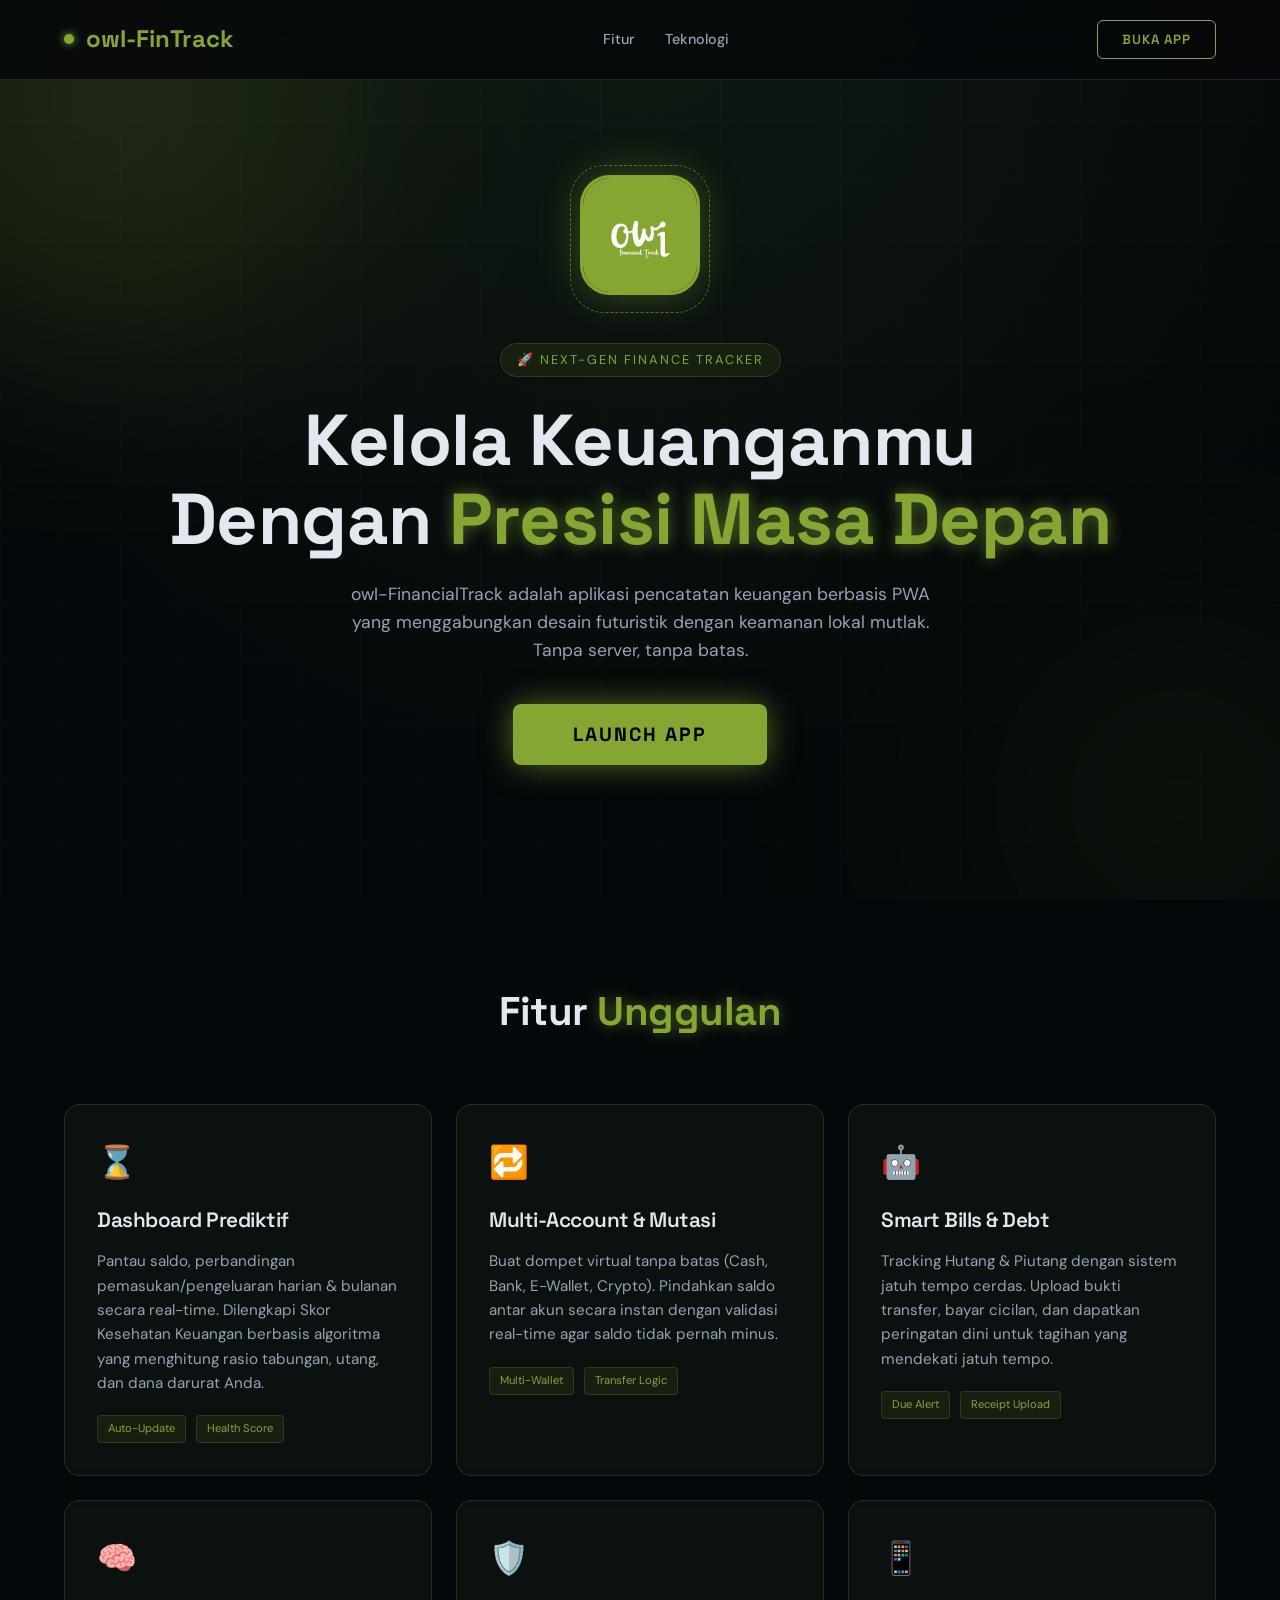
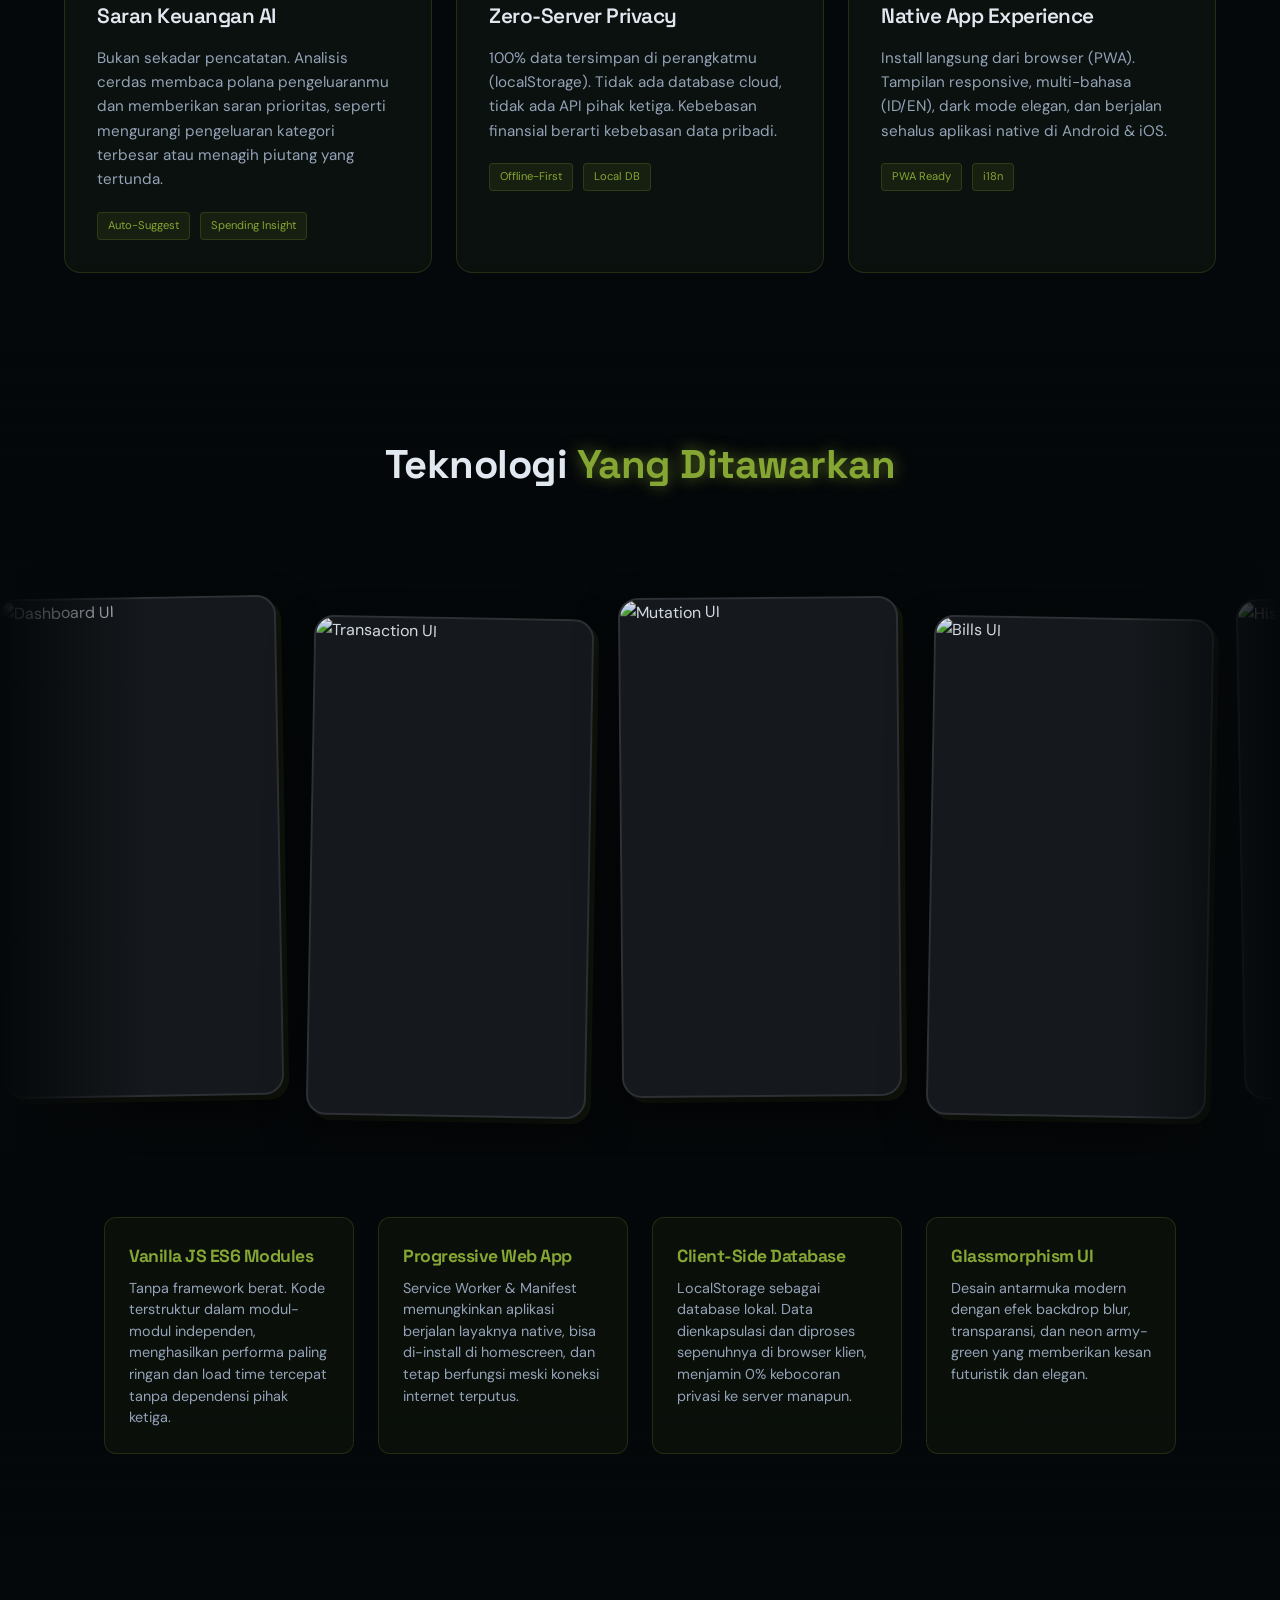
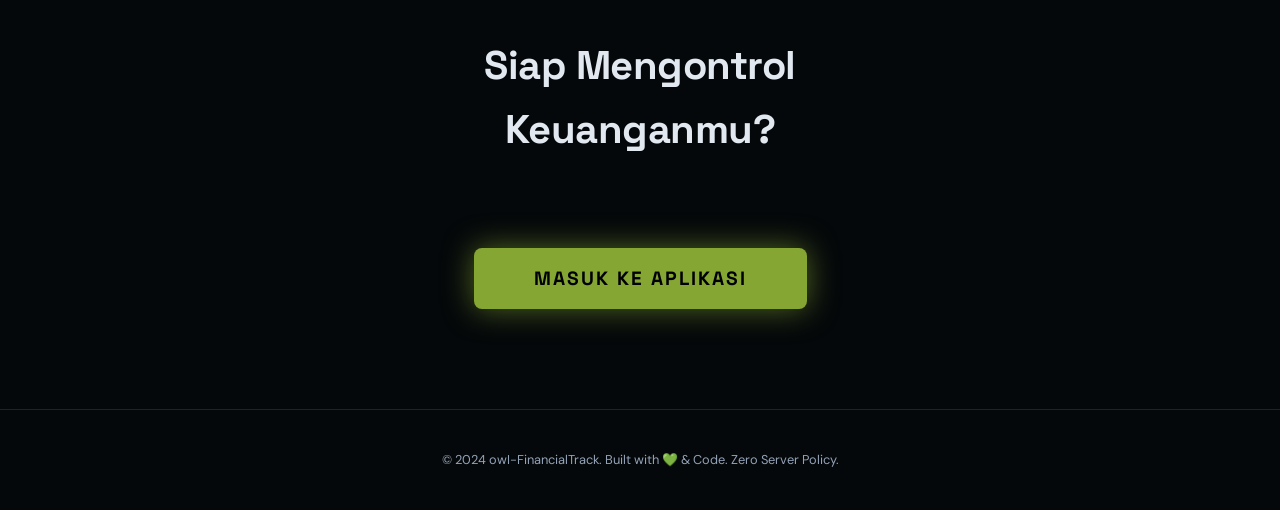
==== demo.html @ 611b9867 "Update image source to use HTTPS link" ====
<!DOCTYPE html>
<html lang="id">
<head>
  <meta charset="UTF-8">
  <meta name="viewport" content="width=device-width, initial-scale=1.0">
  <title>owI-FinancialTrack - The Future of Personal Finance</title>
  <link rel="preconnect" href="https://fonts.googleapis.com">
  <link rel="preconnect" href="https://fonts.gstatic.com" crossorigin>
  <link href="https://fonts.googleapis.com/css2?family=Space+Grotesk:wght@300;400;500;600;700&family=DM+Sans:wght@300;400;500;600;700&display=swap" rel="stylesheet">
  <style>
    :root {
      --neon: #85a633;
      --neon-dim: rgba(133, 166, 51, 0.6);
      --neon-glow: rgba(133, 166, 51, 0.15);
      --bg-dark: #05080a;
      --bg-card: rgba(16, 24, 18, 0.6);
      --text-main: #e2e8f0;
      --text-muted: #94a3b8;
      --glass-border: rgba(133, 166, 51, 0.2);
    }

    * { margin: 0; padding: 0; box-sizing: border-box; }
    
    body {
      font-family: 'DM Sans', sans-serif;
      background-color: var(--bg-dark);
      color: var(--text-main);
      overflow-x: hidden;
      line-height: 1.6;
    }

    /* === CYBER BACKGROUND === */
    .cyber-bg {
      position: fixed; inset: 0; z-index: -1; overflow: hidden;
      background: radial-gradient(circle at 50% 0%, #0f1a12 0%, #05080a 70%);
    }
    .grid-overlay {
      position: absolute; inset: 0;
      background-image: linear-gradient(var(--neon-glow) 1px, transparent 1px),
                        linear-gradient(90deg, var(--neon-glow) 1px, transparent 1px);
      background-size: 60px 60px;
      opacity: 0.15;
      animation: gridMove 20s linear infinite;
    }
    @keyframes gridMove { 0% { transform: translateY(0); } 100% { transform: translateY(60px); } }
    .orb {
      position: absolute; border-radius: 50%; filter: blur(120px); opacity: 0.3;
      animation: float 10s ease-in-out infinite alternate;
    }
    .orb-1 { width: 500px; height: 500px; background: var(--neon-dim); top: -150px; left: -150px; }
    .orb-2 { width: 400px; height: 400px; background: #1a2e0a; bottom: -100px; right: -100px; animation-delay: 3s; }

    /* === TYPOGRAPHY === */
    h1, h2, h3 { font-family: 'Space Grotesk', sans-serif; letter-spacing: -0.5px; }
    .neon-text { color: var(--neon); text-shadow: 0 0 15px var(--neon-dim); }

    /* === NAVBAR === */
    .nav {
      position: fixed; top: 0; left: 0; right: 0; z-index: 100;
      padding: 20px 5%;
      display: flex; justify-content: space-between; align-items: center;
      background: rgba(5, 8, 10, 0.85); backdrop-filter: blur(16px);
      border-bottom: 1px solid var(--glass-border);
    }
    .logo { font-family: 'Space Grotesk', sans-serif; font-weight: 700; font-size: 1.5rem; color: var(--neon); display: flex; align-items: center; gap: 12px; text-decoration: none; }
    .logo-dot { width: 10px; height: 10px; background: var(--neon); border-radius: 50%; box-shadow: 0 0 8px var(--neon); animation: pulse-dot 2s infinite; }
    @keyframes pulse-dot { 0%, 100% { opacity: 1; } 50% { opacity: 0.5; } }
    .nav-links { display: flex; gap: 30px; }
    .nav-links a { color: var(--text-muted); text-decoration: none; font-size: 0.9rem; font-weight: 500; transition: 0.3s; }
    .nav-links a:hover { color: var(--neon); }
    .btn-launch {
      padding: 10px 24px; background: transparent; border: 1px solid var(--neon);
      color: var(--neon); font-weight: 600; border-radius: 6px; cursor: pointer;
      transition: 0.3s; text-transform: uppercase; letter-spacing: 1px; font-family: 'Space Grotesk', sans-serif;
    }
    .btn-launch:hover { background: var(--neon); color: #000; box-shadow: 0 0 25px var(--neon-dim); }

    /* === HERO SECTION === */
    .hero {
      min-height: 100vh; display: flex; flex-direction: column; justify-content: center; align-items: center;
      text-align: center; padding: 120px 20px 80px; position: relative;
    }
    
    /* DASHBOARD LOGO */
    .hero-logo-container {
      margin-bottom: 40px; position: relative;
    }
    .hero-logo {
      width: 120px; height: 120px; border-radius: 30px; 
      border: 3px solid var(--neon);
      box-shadow: 0 0 40px rgba(133, 166, 51, 0.4), inset 0 0 20px rgba(133, 166, 51, 0.1);
      animation: float-logo 6s ease-in-out infinite alternate;
      background-color: #000;
    }
    @keyframes float-logo { 0% { transform: translateY(0) rotate(0deg); } 100% { transform: translateY(-15px) rotate(2deg); } }
    .hero-logo-ring {
      position: absolute; top: -10px; left: -10px; right: -10px; bottom: -10px; 
      border: 1px dashed var(--neon-dim); border-radius: 34px;
      animation: spin-slow 20s linear infinite;
    }
    @keyframes spin-slow { 0% { transform: rotate(0deg); } 100% { transform: rotate(360deg); } }

    .hero-tag {
      display: inline-block; padding: 6px 16px; border: 1px solid var(--glass-border);
      border-radius: 20px; font-size: 0.8rem; color: var(--neon); margin-bottom: 24px;
      background: rgba(133, 166, 51, 0.1); letter-spacing: 2px;
    }
    .hero-title { font-size: clamp(2.5rem, 6vw, 4.5rem); font-weight: 700; line-height: 1.1; margin-bottom: 20px; }
    .hero-sub { max-width: 600px; font-size: 1.1rem; color: var(--text-muted); margin-bottom: 40px; }
    
    /* === GLASSMORPHISM CARDS === */
    .features { padding: 80px 5%; }
    .section-title { text-align: center; font-size: 2.5rem; margin-bottom: 60px; }
    .card-grid { display: grid; grid-template-columns: repeat(auto-fit, minmax(300px, 1fr)); gap: 24px; max-width: 1200px; margin: 0 auto; }
    .glass-card {
      background: var(--bg-card); border: 1px solid var(--glass-border);
      border-radius: 16px; padding: 32px; position: relative; overflow: hidden;
      transition: transform 0.3s, box-shadow 0.3s; backdrop-filter: blur(5px);
    }
    .glass-card:hover { transform: translateY(-5px); box-shadow: 0 15px 30px rgba(0,0,0,0.3); border-color: var(--neon); }
    .glass-card::before { content: ''; position: absolute; top: 0; left: 0; width: 100%; height: 2px; background: linear-gradient(90deg, transparent, var(--neon), transparent); opacity: 0; transition: opacity 0.3s; }
    .glass-card:hover::before { opacity: 1; }
    .card-icon { font-size: 2rem; margin-bottom: 16px; color: var(--neon); }
    .card-title { font-size: 1.3rem; margin-bottom: 12px; font-weight: 600; }
    .card-desc { color: var(--text-muted); font-size: 0.95rem; }
    .tech-stack { display: flex; gap: 10px; margin-top: 20px; flex-wrap: wrap; }
    .tech-badge { font-size: 0.7rem; padding: 4px 10px; border-radius: 4px; background: rgba(133, 166, 51, 0.1); color: var(--neon); border: 1px solid var(--glass-border); }

    /* === TECH SECTION (CAROUSEL & DESC) === */
    .tech-section { padding: 80px 0; background: linear-gradient(180deg, transparent 0%, rgba(5,8,10,0.9) 10%, rgba(5,8,10,0.9) 90%, transparent 100%); }

    .carousel-wrapper {
      width: 100%; overflow: hidden; position: relative;
      padding: 40px 0; margin-bottom: 60px;
    }
    .carousel-wrapper::before, .carousel-wrapper::after {
      content: ''; position: absolute; top: 0; bottom: 0; width: 150px; z-index: 2; pointer-events: none;
    }
    .carousel-wrapper::before { left: 0; background: linear-gradient(90deg, #05080a, transparent); }
    .carousel-wrapper::after { right: 0; background: linear-gradient(-90deg, #05080a, transparent); }

    .carousel-track {
      display: flex; gap: 30px; width: max-content;
      animation: scroll-carousel 35s linear infinite;
    }
    .carousel-track:hover { animation-play-state: paused; }

    @keyframes scroll-carousel {
      0% { transform: translateX(0); }
      100% { transform: translateX(-50%); }
    }

    /* LEMBARAN KERTAS EFFECT */
    .carousel-card {
      width: 280px; height: 500px; flex-shrink: 0;
      background: #15191d; border-radius: 20px; overflow: hidden;
      border: 2px solid rgba(255,255,255,0.1);
      box-shadow: 0 20px 40px rgba(0,0,0,0.5), 5px 5px 0px rgba(133, 166, 51, 0.1);
      position: relative; transition: transform 0.4s ease, box-shadow 0.4s ease;
      transform: rotate(-1deg);
    }
    .carousel-card:nth-child(even) { transform: rotate(1deg); margin-top: 20px; }
    .carousel-card:nth-child(3n) { transform: rotate(-0.5deg); }

    .carousel-card:hover {
      transform: rotate(0deg) scale(1.05) !important; 
      z-index: 10; 
      box-shadow: 0 25px 50px rgba(0,0,0,0.6), 0 0 30px var(--neon-glow);
      border-color: var(--neon);
    }
    
    .carousel-card img {
      width: 100%; height: 100%; object-fit: cover; 
      border-radius: 18px; filter: brightness(0.9) contrast(1.1); transition: filter 0.3s;
    }
    .carousel-card:hover img { filter: brightness(1) contrast(1); }

    /* DESCRIPTION BELOW CAROUSEL */
    .tech-desc-grid {
      display: grid; grid-template-columns: repeat(auto-fit, minmax(250px, 1fr));
      gap: 24px; max-width: 1200px; margin: 0 auto; padding: 0 5%;
    }
    .tech-item {
      background: rgba(133, 166, 51, 0.05); border: 1px solid var(--glass-border);
      padding: 24px; border-radius: 12px; transition: 0.3s;
    }
    .tech-item:hover { border-color: var(--neon); background: rgba(133, 166, 51, 0.1); }
    .tech-item h3 { color: var(--neon); margin-bottom: 8px; font-size: 1.1rem; }
    .tech-item p { color: var(--text-muted); font-size: 0.9rem; line-height: 1.5; }

    /* === CTA === */
    .cta { padding: 100px 20px; text-align: center; }
    .btn-massive {
      padding: 18px 60px; font-size: 1.2rem; font-weight: 700; background: var(--neon);
      color: #000; border: none; border-radius: 8px; cursor: pointer;
      text-transform: uppercase; letter-spacing: 2px; transition: 0.3s;
      box-shadow: 0 0 30px var(--neon-dim); font-family: 'Space Grotesk', sans-serif;
    }
    .btn-massive:hover { transform: scale(1.05); box-shadow: 0 0 60px var(--neon); }

    /* === FOOTER === */
    .footer { text-align: center; padding: 40px 20px; border-top: 1px solid var(--glass-border); color: var(--text-muted); font-size: 0.8rem; }

    /* === ANIMATIONS === */
    .reveal { opacity: 0; transform: translateY(30px); transition: all 0.8s ease; }
    .reveal.active { opacity: 1; transform: translateY(0); }

    @keyframes float { 0% { transform: translateY(0px); } 100% { transform: translateY(20px); } }
    
    @media (max-width: 768px) {
      .nav-links { display: none; }
      .hero-title { font-size: 2rem; }
      .carousel-card { width: 220px; height: 380px; }
    }
  </style>
</head>
<body>

  <div class="cyber-bg">
    <div class="grid-overlay"></div>
    <div class="orb orb-1"></div>
    <div class="orb orb-2"></div>
  </div>

  <nav class="nav">
    <a href="./index.html" class="logo"><div class="logo-dot"></div>owI-FinTrack</a>
    <div class="nav-links">
      <a href="#features">Fitur</a>
      <a href="#tech">Teknologi</a>
    </div>
    <button class="btn-launch" onclick="window.location.href='./index.html'">Buka App</button>
  </nav>

  <section class="hero">
    <div class="hero-logo-container reveal">
      <div class="hero-logo-ring"></div>
      <!-- PASTIKAN GAMBAR INI ADA DI FOLDER ASSETS LU -->
      <img src="https://owi-apps.github.io/owI-FinancialTrack/assets/icons/iconfintrack-192x192.png" alt="owI-FinancialTrack Logo" class="hero-logo">
    </div>
    
    <div class="hero-tag reveal">🚀 NEXT-GEN FINANCE TRACKER</div>
    <h1 class="hero-title reveal">Kelola Keuanganmu<br>Dengan <span class="neon-text">Presisi Masa Depan</span></h1>
    <p class="hero-sub reveal">owI-FinancialTrack adalah aplikasi pencatatan keuangan berbasis PWA yang menggabungkan desain futuristik dengan keamanan lokal mutlak. Tanpa server, tanpa batas.</p>
    <button class="btn-massive reveal" onclick="window.location.href='./index.html'">LAUNCH APP</button>
  </section>

  <section class="features" id="features">
    <h2 class="section-title reveal">Fitur <span class="neon-text">Unggulan</span></h2>
    <div class="card-grid">
      <div class="glass-card reveal">
        <div class="card-icon">⌛</div>
        <h3 class="card-title">Dashboard Prediktif</h3>
        <p class="card-desc">Pantau saldo, perbandingan pemasukan/pengeluaran harian & bulanan secara real-time. Dilengkapi Skor Kesehatan Keuangan berbasis algoritma yang menghitung rasio tabungan, utang, dan dana darurat Anda.</p>
        <div class="tech-stack">
          <span class="tech-badge">Auto-Update</span>
          <span class="tech-badge">Health Score</span>
        </div>
      </div>

      <div class="glass-card reveal">
        <div class="card-icon">🔁</div>
        <h3 class="card-title">Multi-Account & Mutasi</h3>
        <p class="card-desc">Buat dompet virtual tanpa batas (Cash, Bank, E-Wallet, Crypto). Pindahkan saldo antar akun secara instan dengan validasi real-time agar saldo tidak pernah minus.</p>
        <div class="tech-stack">
          <span class="tech-badge">Multi-Wallet</span>
          <span class="tech-badge">Transfer Logic</span>
        </div>
      </div>

      <div class="glass-card reveal">
        <div class="card-icon">🤖</div>
        <h3 class="card-title">Smart Bills & Debt</h3>
        <p class="card-desc">Tracking Hutang & Piutang dengan sistem jatuh tempo cerdas. Upload bukti transfer, bayar cicilan, dan dapatkan peringatan dini untuk tagihan yang mendekati jatuh tempo.</p>
        <div class="tech-stack">
          <span class="tech-badge">Due Alert</span>
          <span class="tech-badge">Receipt Upload</span>
        </div>
      </div>

      <div class="glass-card reveal">
        <div class="card-icon">🧠</div>
        <h3 class="card-title">Saran Keuangan AI</h3>
        <p class="card-desc">Bukan sekadar pencatatan. Analisis cerdas membaca polana pengeluaranmu dan memberikan saran prioritas, seperti mengurangi pengeluaran kategori terbesar atau menagih piutang yang tertunda.</p>
        <div class="tech-stack">
          <span class="tech-badge">Auto-Suggest</span>
          <span class="tech-badge">Spending Insight</span>
        </div>
      </div>

      <div class="glass-card reveal">
        <div class="card-icon">🛡️</div>
        <h3 class="card-title">Zero-Server Privacy</h3>
        <p class="card-desc">100% data tersimpan di perangkatmu (localStorage). Tidak ada database cloud, tidak ada API pihak ketiga. Kebebasan finansial berarti kebebasan data pribadi.</p>
        <div class="tech-stack">
          <span class="tech-badge">Offline-First</span>
          <span class="tech-badge">Local DB</span>
        </div>
      </div>

      <div class="glass-card reveal">
        <div class="card-icon">📱</div>
        <h3 class="card-title">Native App Experience</h3>
        <p class="card-desc">Install langsung dari browser (PWA). Tampilan responsive, multi-bahasa (ID/EN), dark mode elegan, dan berjalan sehalus aplikasi native di Android & iOS.</p>
        <div class="tech-stack">
          <span class="tech-badge">PWA Ready</span>
          <span class="tech-badge">i18n</span>
        </div>
      </div>
    </div>
  </section>

  <section class="tech-section" id="tech">
    <h2 class="section-title reveal">Teknologi <span class="neon-text">Yang Ditawarkan</span></h2>
    
    <div class="carousel-wrapper reveal">
      <div class="carousel-track" id="carouselTrack">
        <!-- PAKAI ABSOLUTE PATH BIAR GITHUB PAGES PASTI BACA -->
        <div class="carousel-card"><img src="https://owi-apps.github.io/owI-FinancialTrack/assets/img/ss1.png" alt="Dashboard UI"></div>
        <div class="carousel-card"><img src="https://owi-apps.github.io/owI-FinancialTrack/assets/img/ss2.png" alt="Transaction UI"></div>
        <div class="carousel-card"><img src="https://owi-apps.github.io/owI-FinancialTrack/assets/img/ss3.png" alt="Mutation UI"></div>
        <div class="carousel-card"><img src="https://owi-apps.github.io/owI-FinancialTrack/assets/img/ss4.png" alt="Bills UI"></div>
        <div class="carousel-card"><img src="https://owi-apps.github.io/owI-FinancialTrack/assets/img/ss5.png" alt="History UI"></div>
        <div class="carousel-card"><img src="https://owi-apps.github.io/owI-FinancialTrack/assets/img/ss6.png" alt="Settings UI"></div>
        
        <!-- DUPLICATE UNTUK EFEK INFINITE SCROLL MULUS -->
        <div class="carousel-card"><img src="https://owi-apps.github.io/owI-FinancialTrack/assets/img/ss1.png" alt="Dashboard UI"></div>
        <div class="carousel-card"><img src="https://owi-apps.github.io/owI-FinancialTrack/assets/img/ss2.png" alt="Transaction UI"></div>
        <div class="carousel-card"><img src="https://owi-apps.github.io/owI-FinancialTrack/assets/img/ss3.png" alt="Mutation UI"></div>
        <div class="carousel-card"><img src="https://owi-apps.github.io/owI-FinancialTrack/assets/img/ss4.png" alt="Bills UI"></div>
        <div class="carousel-card"><img src="https://owi-apps.github.io/owI-FinancialTrack/assets/img/ss5.png" alt="History UI"></div>
        <div class="carousel-card"><img src="https://owi-apps.github.io/owI-FinancialTrack/assets/img/ss6.png" alt="Settings UI"></div>
      </div>
    </div>
    <div class="tech-desc-grid reveal">
      <div class="tech-item">
        <h3>Vanilla JS ES6 Modules</h3>
        <p>Tanpa framework berat. Kode terstruktur dalam modul-modul independen, menghasilkan performa paling ringan dan load time tercepat tanpa dependensi pihak ketiga.</p>
      </div>
      <div class="tech-item">
        <h3>Progressive Web App</h3>
        <p>Service Worker & Manifest memungkinkan aplikasi berjalan layaknya native, bisa di-install di homescreen, dan tetap berfungsi meski koneksi internet terputus.</p>
      </div>
      <div class="tech-item">
        <h3>Client-Side Database</h3>
        <p>LocalStorage sebagai database lokal. Data dienkapsulasi dan diproses sepenuhnya di browser klien, menjamin 0% kebocoran privasi ke server manapun.</p>
      </div>
      <div class="tech-item">
        <h3>Glassmorphism UI</h3>
        <p>Desain antarmuka modern dengan efek backdrop blur, transparansi, dan neon army-green yang memberikan kesan futuristik dan elegan.</p>
      </div>
    </div>
  </section>

  <section class="cta reveal">
    <h2 class="section-title">Siap Mengontrol<br>Keuanganmu?</h2>
    <br>
    <button class="btn-massive" onclick="window.location.href='./index.html'">MASUK KE APLIKASI</button>
  </section>

  <footer class="footer">
    &copy; 2024 owI-FinancialTrack. Built with 💚 & Code. Zero Server Policy.
  </footer>

  <script>
    // Simple Scroll Reveal Animation
    const reveals = document.querySelectorAll('.reveal');

    const revealOnScroll = () => {
      reveals.forEach(el => {
        const windowHeight = window.innerHeight;
        const elementTop = el.getBoundingClientRect().top;
        const revealPoint = 100;

        if (elementTop < windowHeight - revealPoint) {
          el.classList.add('active');
        }
      });
    };

    window.addEventListener('scroll', revealOnScroll);
    // Trigger once on load
    revealOnScroll();
  </script>
</body>
</html>
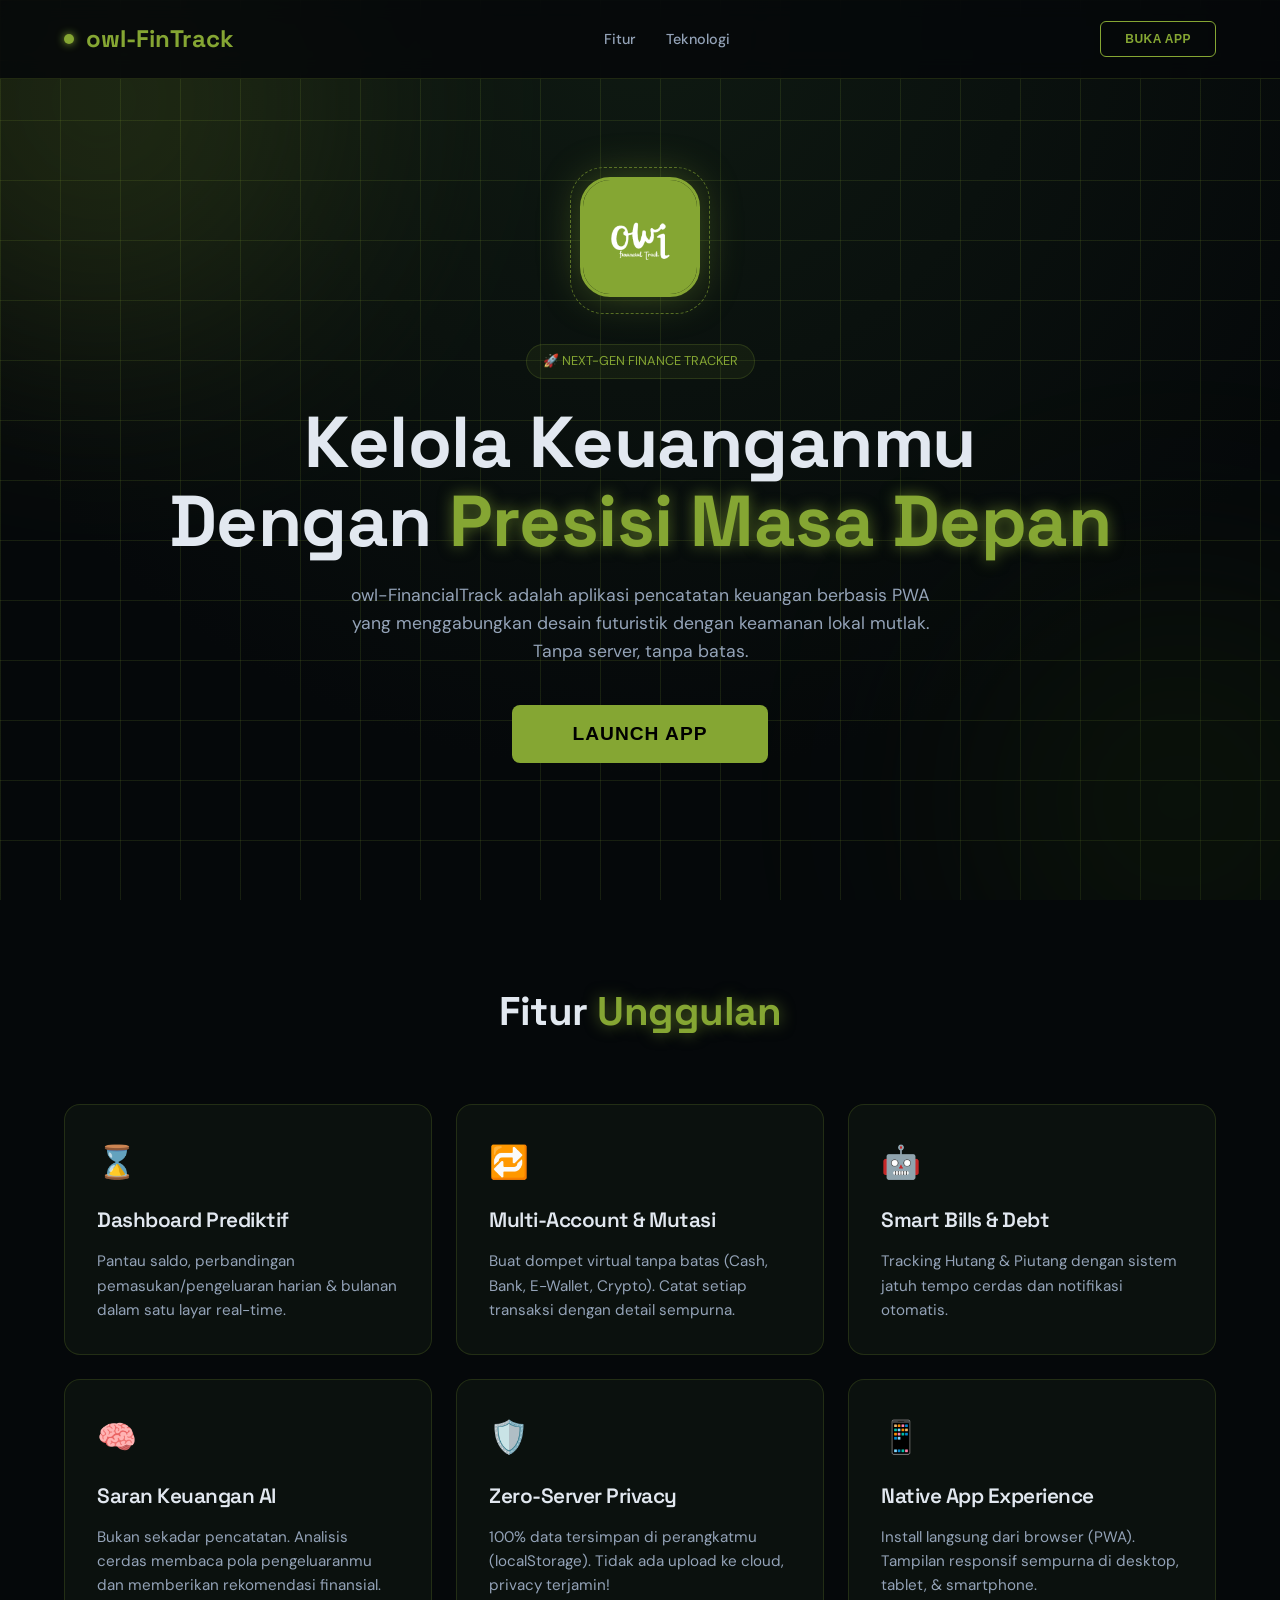
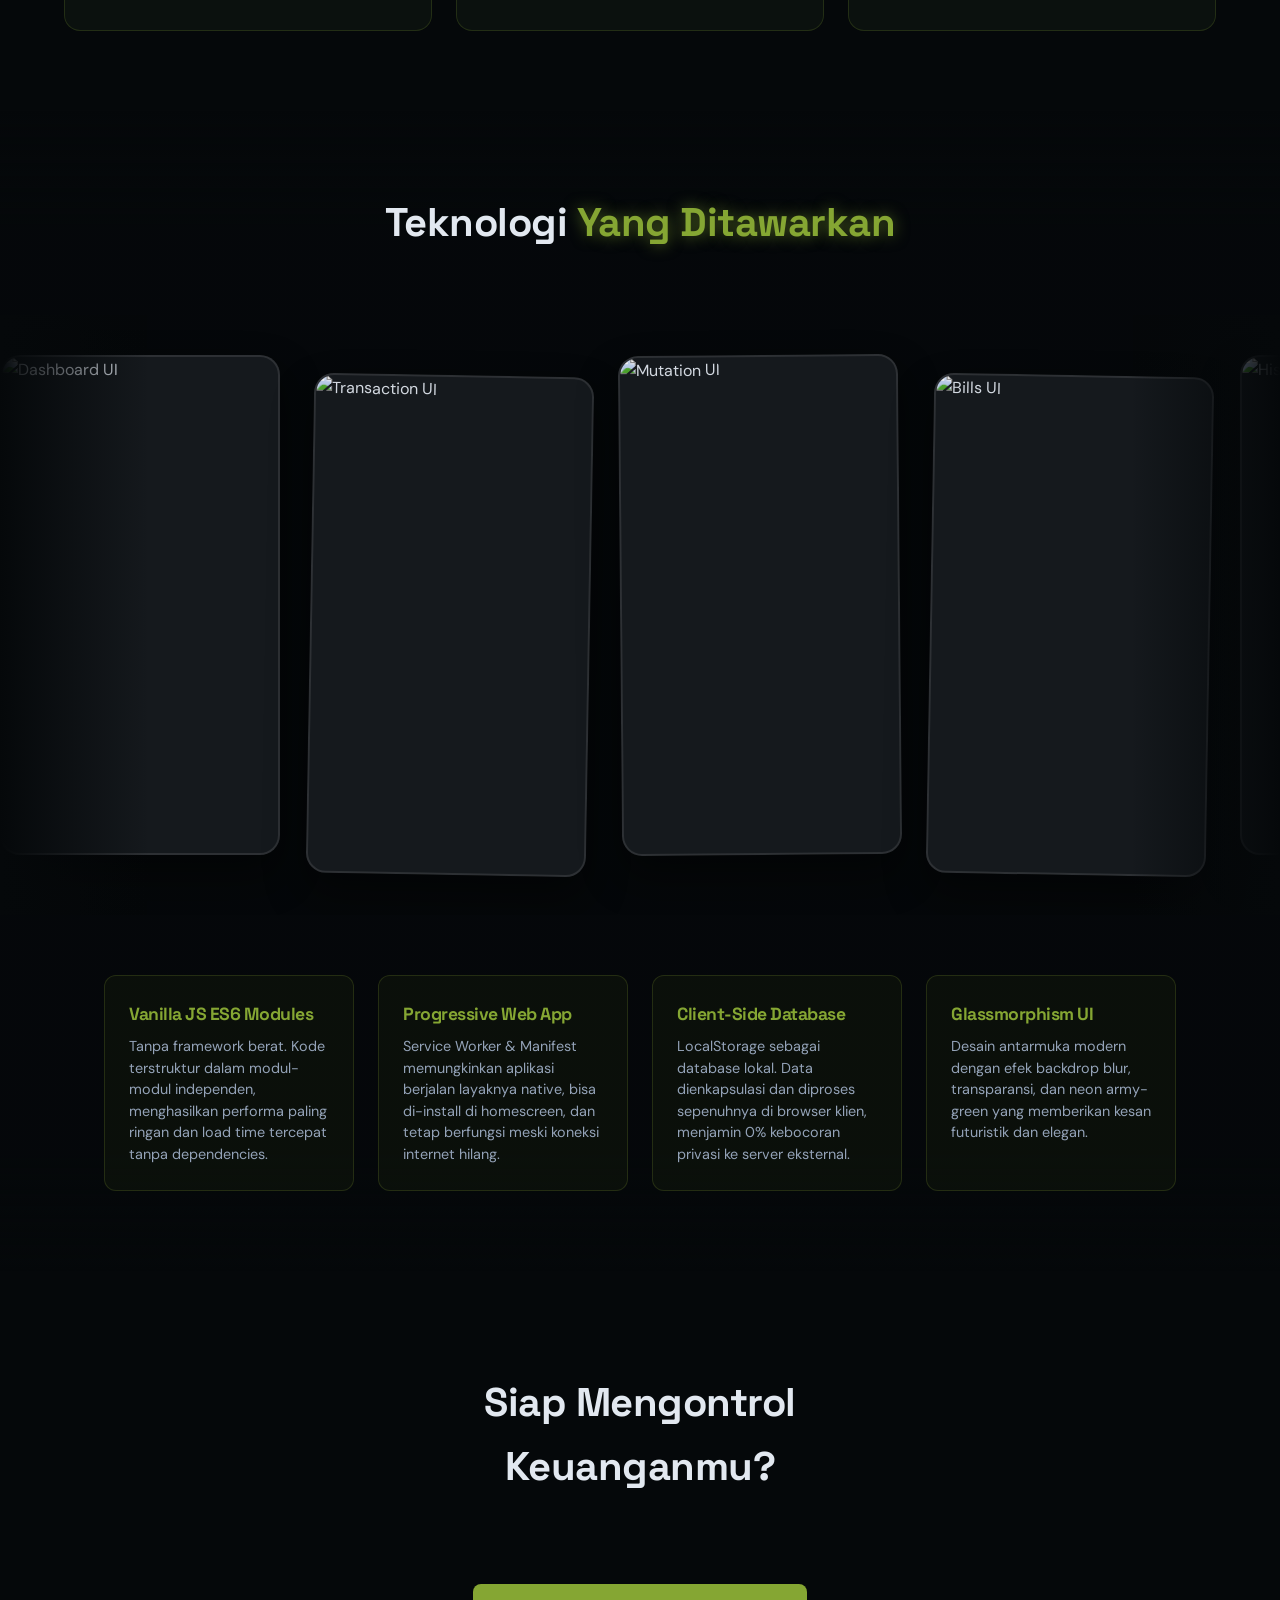
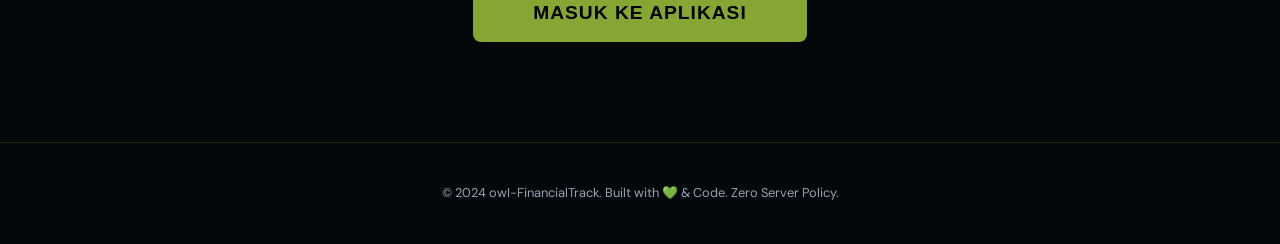
==== commit 881555b5: "Fix: Ubah path gambar screenshot dari .assets ke ./assets" ====
--- a/demo.html
+++ b/demo.html
@@ -18,105 +18,48 @@
       --text-muted: #94a3b8;
       --glass-border: rgba(133, 166, 51, 0.2);
     }
-
     * { margin: 0; padding: 0; box-sizing: border-box; }
+    body { font-family: 'DM Sans', sans-serif; background-color: var(--bg-dark); color: var(--text-main); overflow-x: hidden; line-height: 1.6; }
     
-    body {
-      font-family: 'DM Sans', sans-serif;
-      background-color: var(--bg-dark);
-      color: var(--text-main);
-      overflow-x: hidden;
-      line-height: 1.6;
-    }
-
-    /* === CYBER BACKGROUND === */
-    .cyber-bg {
-      position: fixed; inset: 0; z-index: -1; overflow: hidden;
-      background: radial-gradient(circle at 50% 0%, #0f1a12 0%, #05080a 70%);
-    }
-    .grid-overlay {
-      position: absolute; inset: 0;
-      background-image: linear-gradient(var(--neon-glow) 1px, transparent 1px),
-                        linear-gradient(90deg, var(--neon-glow) 1px, transparent 1px);
-      background-size: 60px 60px;
-      opacity: 0.15;
-      animation: gridMove 20s linear infinite;
-    }
+    /* CYBER BACKGROUND */
+    .cyber-bg { position: fixed; inset: 0; z-index: -1; overflow: hidden; background: radial-gradient(circle at 50% 0%, #0f1a12 0%, #05080a 70%); }
+    .grid-overlay { position: absolute; inset: 0; background-image: linear-gradient(var(--neon-glow) 1px, transparent 1px), linear-gradient(90deg, var(--neon-glow) 1px, transparent 1px); background-size: 60px 60px; animation: gridMove 20s linear infinite; }
     @keyframes gridMove { 0% { transform: translateY(0); } 100% { transform: translateY(60px); } }
-    .orb {
-      position: absolute; border-radius: 50%; filter: blur(120px); opacity: 0.3;
-      animation: float 10s ease-in-out infinite alternate;
-    }
+    .orb { position: absolute; border-radius: 50%; filter: blur(120px); opacity: 0.3; animation: float 10s ease-in-out infinite alternate; }
     .orb-1 { width: 500px; height: 500px; background: var(--neon-dim); top: -150px; left: -150px; }
     .orb-2 { width: 400px; height: 400px; background: #1a2e0a; bottom: -100px; right: -100px; animation-delay: 3s; }
 
-    /* === TYPOGRAPHY === */
+    /* TYPOGRAPHY */
     h1, h2, h3 { font-family: 'Space Grotesk', sans-serif; letter-spacing: -0.5px; }
     .neon-text { color: var(--neon); text-shadow: 0 0 15px var(--neon-dim); }
 
-    /* === NAVBAR === */
-    .nav {
-      position: fixed; top: 0; left: 0; right: 0; z-index: 100;
-      padding: 20px 5%;
-      display: flex; justify-content: space-between; align-items: center;
-      background: rgba(5, 8, 10, 0.85); backdrop-filter: blur(16px);
-      border-bottom: 1px solid var(--glass-border);
-    }
+    /* NAVBAR */
+    .nav { position: fixed; top: 0; left: 0; right: 0; z-index: 100; padding: 20px 5%; display: flex; justify-content: space-between; align-items: center; background: rgba(5, 8, 10, 0.85); backdrop-filter: blur(10px); border-bottom: 1px solid var(--glass-border); }
     .logo { font-family: 'Space Grotesk', sans-serif; font-weight: 700; font-size: 1.5rem; color: var(--neon); display: flex; align-items: center; gap: 12px; text-decoration: none; }
     .logo-dot { width: 10px; height: 10px; background: var(--neon); border-radius: 50%; box-shadow: 0 0 8px var(--neon); animation: pulse-dot 2s infinite; }
     @keyframes pulse-dot { 0%, 100% { opacity: 1; } 50% { opacity: 0.5; } }
     .nav-links { display: flex; gap: 30px; }
     .nav-links a { color: var(--text-muted); text-decoration: none; font-size: 0.9rem; font-weight: 500; transition: 0.3s; }
     .nav-links a:hover { color: var(--neon); }
-    .btn-launch {
-      padding: 10px 24px; background: transparent; border: 1px solid var(--neon);
-      color: var(--neon); font-weight: 600; border-radius: 6px; cursor: pointer;
-      transition: 0.3s; text-transform: uppercase; letter-spacing: 1px; font-family: 'Space Grotesk', sans-serif;
-    }
+    .btn-launch { padding: 10px 24px; background: transparent; border: 1px solid var(--neon); color: var(--neon); font-weight: 600; border-radius: 6px; cursor: pointer; transition: 0.3s; text-transform: uppercase; font-size: 0.75rem; letter-spacing: 0.5px; }
     .btn-launch:hover { background: var(--neon); color: #000; box-shadow: 0 0 25px var(--neon-dim); }
 
-    /* === HERO SECTION === */
-    .hero {
-      min-height: 100vh; display: flex; flex-direction: column; justify-content: center; align-items: center;
-      text-align: center; padding: 120px 20px 80px; position: relative;
-    }
-    
-    /* DASHBOARD LOGO */
-    .hero-logo-container {
-      margin-bottom: 40px; position: relative;
-    }
-    .hero-logo {
-      width: 120px; height: 120px; border-radius: 30px; 
-      border: 3px solid var(--neon);
-      box-shadow: 0 0 40px rgba(133, 166, 51, 0.4), inset 0 0 20px rgba(133, 166, 51, 0.1);
-      animation: float-logo 6s ease-in-out infinite alternate;
-      background-color: #000;
-    }
+    /* HERO */
+    .hero { min-height: 100vh; display: flex; flex-direction: column; justify-content: center; align-items: center; text-align: center; padding: 120px 20px 80px; position: relative; }
+    .hero-logo-container { margin-bottom: 40px; position: relative; }
+    .hero-logo { width: 120px; height: 120px; border-radius: 30px; border: 3px solid var(--neon); box-shadow: 0 0 40px rgba(133, 166, 51, 0.4), inset 0 0 20px rgba(133, 166, 51, 0.1); animation: float-logo 4s ease-in-out infinite; }
     @keyframes float-logo { 0% { transform: translateY(0) rotate(0deg); } 100% { transform: translateY(-15px) rotate(2deg); } }
-    .hero-logo-ring {
-      position: absolute; top: -10px; left: -10px; right: -10px; bottom: -10px; 
-      border: 1px dashed var(--neon-dim); border-radius: 34px;
-      animation: spin-slow 20s linear infinite;
-    }
+    .hero-logo-ring { position: absolute; top: -10px; left: -10px; right: -10px; bottom: -10px; border: 1px dashed var(--neon-dim); border-radius: 34px; animation: spin-slow 20s linear infinite; }
     @keyframes spin-slow { 0% { transform: rotate(0deg); } 100% { transform: rotate(360deg); } }
-
-    .hero-tag {
-      display: inline-block; padding: 6px 16px; border: 1px solid var(--glass-border);
-      border-radius: 20px; font-size: 0.8rem; color: var(--neon); margin-bottom: 24px;
-      background: rgba(133, 166, 51, 0.1); letter-spacing: 2px;
-    }
+    .hero-tag { display: inline-block; padding: 6px 16px; border: 1px solid var(--glass-border); border-radius: 20px; font-size: 0.8rem; color: var(--neon); margin-bottom: 24px; background: rgba(133, 166, 51, 0.08); }
     .hero-title { font-size: clamp(2.5rem, 6vw, 4.5rem); font-weight: 700; line-height: 1.1; margin-bottom: 20px; }
     .hero-sub { max-width: 600px; font-size: 1.1rem; color: var(--text-muted); margin-bottom: 40px; }
     
-    /* === GLASSMORPHISM CARDS === */
+    /* CARDS */
     .features { padding: 80px 5%; }
     .section-title { text-align: center; font-size: 2.5rem; margin-bottom: 60px; }
     .card-grid { display: grid; grid-template-columns: repeat(auto-fit, minmax(300px, 1fr)); gap: 24px; max-width: 1200px; margin: 0 auto; }
-    .glass-card {
-      background: var(--bg-card); border: 1px solid var(--glass-border);
-      border-radius: 16px; padding: 32px; position: relative; overflow: hidden;
-      transition: transform 0.3s, box-shadow 0.3s; backdrop-filter: blur(5px);
-    }
+    .glass-card { background: var(--bg-card); border: 1px solid var(--glass-border); border-radius: 16px; padding: 32px; position: relative; overflow: hidden; transition: transform 0.3s, box-shadow 0.3s; }
     .glass-card:hover { transform: translateY(-5px); box-shadow: 0 15px 30px rgba(0,0,0,0.3); border-color: var(--neon); }
     .glass-card::before { content: ''; position: absolute; top: 0; left: 0; width: 100%; height: 2px; background: linear-gradient(90deg, transparent, var(--neon), transparent); opacity: 0; transition: opacity 0.3s; }
     .glass-card:hover::before { opacity: 1; }
@@ -126,118 +69,54 @@
     .tech-stack { display: flex; gap: 10px; margin-top: 20px; flex-wrap: wrap; }
     .tech-badge { font-size: 0.7rem; padding: 4px 10px; border-radius: 4px; background: rgba(133, 166, 51, 0.1); color: var(--neon); border: 1px solid var(--glass-border); }
 
-    /* === TECH SECTION (CAROUSEL & DESC) === */
+    /* TECH & CAROUSEL */
     .tech-section { padding: 80px 0; background: linear-gradient(180deg, transparent 0%, rgba(5,8,10,0.9) 10%, rgba(5,8,10,0.9) 90%, transparent 100%); }
-
-    .carousel-wrapper {
-      width: 100%; overflow: hidden; position: relative;
-      padding: 40px 0; margin-bottom: 60px;
-    }
-    .carousel-wrapper::before, .carousel-wrapper::after {
-      content: ''; position: absolute; top: 0; bottom: 0; width: 150px; z-index: 2; pointer-events: none;
-    }
+    .carousel-wrapper { width: 100%; overflow: hidden; position: relative; padding: 40px 0; margin-bottom: 60px; }
+    .carousel-wrapper::before, .carousel-wrapper::after { content: ''; position: absolute; top: 0; bottom: 0; width: 150px; z-index: 2; pointer-events: none; }
     .carousel-wrapper::before { left: 0; background: linear-gradient(90deg, #05080a, transparent); }
     .carousel-wrapper::after { right: 0; background: linear-gradient(-90deg, #05080a, transparent); }
-
-    .carousel-track {
-      display: flex; gap: 30px; width: max-content;
-      animation: scroll-carousel 35s linear infinite;
-    }
+    .carousel-track { display: flex; gap: 30px; width: max-content; animation: scroll-carousel 35s linear infinite; }
     .carousel-track:hover { animation-play-state: paused; }
-
-    @keyframes scroll-carousel {
-      0% { transform: translateX(0); }
-      100% { transform: translateX(-50%); }
-    }
-
-    /* LEMBARAN KERTAS EFFECT */
-    .carousel-card {
-      width: 280px; height: 500px; flex-shrink: 0;
-      background: #15191d; border-radius: 20px; overflow: hidden;
-      border: 2px solid rgba(255,255,255,0.1);
-      box-shadow: 0 20px 40px rgba(0,0,0,0.5), 5px 5px 0px rgba(133, 166, 51, 0.1);
-      position: relative; transition: transform 0.4s ease, box-shadow 0.4s ease;
-      transform: rotate(-1deg);
-    }
+    @keyframes scroll-carousel { 0% { transform: translateX(0); } 100% { transform: translateX(-50%); } }
+    .carousel-card { width: 280px; height: 500px; flex-shrink: 0; background: #15191d; border-radius: 20px; overflow: hidden; border: 2px solid rgba(255,255,255,0.1); box-shadow: 0 20px 40px rgba(0,0,0,0.4); transition: all 0.3s ease; }
     .carousel-card:nth-child(even) { transform: rotate(1deg); margin-top: 20px; }
     .carousel-card:nth-child(3n) { transform: rotate(-0.5deg); }
-
-    .carousel-card:hover {
-      transform: rotate(0deg) scale(1.05) !important; 
-      z-index: 10; 
-      box-shadow: 0 25px 50px rgba(0,0,0,0.6), 0 0 30px var(--neon-glow);
-      border-color: var(--neon);
-    }
-    
-    .carousel-card img {
-      width: 100%; height: 100%; object-fit: cover; 
-      border-radius: 18px; filter: brightness(0.9) contrast(1.1); transition: filter 0.3s;
-    }
+    .carousel-card:hover { transform: rotate(0deg) scale(1.05) !important; z-index: 10; box-shadow: 0 25px 50px rgba(0,0,0,0.6), 0 0 30px var(--neon-glow); border-color: var(--neon); }
+    .carousel-card img { width: 100%; height: 100%; object-fit: cover; border-radius: 18px; filter: brightness(0.9) contrast(1.1); transition: filter 0.3s; }
     .carousel-card:hover img { filter: brightness(1) contrast(1); }
 
-    /* DESCRIPTION BELOW CAROUSEL */
-    .tech-desc-grid {
-      display: grid; grid-template-columns: repeat(auto-fit, minmax(250px, 1fr));
-      gap: 24px; max-width: 1200px; margin: 0 auto; padding: 0 5%;
-    }
-    .tech-item {
-      background: rgba(133, 166, 51, 0.05); border: 1px solid var(--glass-border);
-      padding: 24px; border-radius: 12px; transition: 0.3s;
-    }
+    /* TECH DESC */
+    .tech-desc-grid { display: grid; grid-template-columns: repeat(auto-fit, minmax(250px, 1fr)); gap: 24px; max-width: 1200px; margin: 0 auto; padding: 0 5%; }
+    .tech-item { background: rgba(133, 166, 51, 0.05); border: 1px solid var(--glass-border); padding: 24px; border-radius: 12px; transition: 0.3s; }
     .tech-item:hover { border-color: var(--neon); background: rgba(133, 166, 51, 0.1); }
     .tech-item h3 { color: var(--neon); margin-bottom: 8px; font-size: 1.1rem; }
     .tech-item p { color: var(--text-muted); font-size: 0.9rem; line-height: 1.5; }
 
-    /* === CTA === */
+    /* CTA */
     .cta { padding: 100px 20px; text-align: center; }
-    .btn-massive {
-      padding: 18px 60px; font-size: 1.2rem; font-weight: 700; background: var(--neon);
-      color: #000; border: none; border-radius: 8px; cursor: pointer;
-      text-transform: uppercase; letter-spacing: 2px; transition: 0.3s;
-      box-shadow: 0 0 30px var(--neon-dim); font-family: 'Space Grotesk', sans-serif;
-    }
+    .btn-massive { padding: 18px 60px; font-size: 1.2rem; font-weight: 700; background: var(--neon); color: #000; border: none; border-radius: 8px; cursor: pointer; text-transform: uppercase; letter-spacing: 1px; transition: 0.3s; }
     .btn-massive:hover { transform: scale(1.05); box-shadow: 0 0 60px var(--neon); }
-
-    /* === FOOTER === */
     .footer { text-align: center; padding: 40px 20px; border-top: 1px solid var(--glass-border); color: var(--text-muted); font-size: 0.8rem; }
-
-    /* === ANIMATIONS === */
     .reveal { opacity: 0; transform: translateY(30px); transition: all 0.8s ease; }
     .reveal.active { opacity: 1; transform: translateY(0); }
-
     @keyframes float { 0% { transform: translateY(0px); } 100% { transform: translateY(20px); } }
-    
-    @media (max-width: 768px) {
-      .nav-links { display: none; }
-      .hero-title { font-size: 2rem; }
-      .carousel-card { width: 220px; height: 380px; }
-    }
+    @media (max-width: 768px) { .nav-links { display: none; } .hero-title { font-size: 2rem; } .carousel-card { width: 220px; height: 380px; } }
   </style>
 </head>
 <body>
-
-  <div class="cyber-bg">
-    <div class="grid-overlay"></div>
-    <div class="orb orb-1"></div>
-    <div class="orb orb-2"></div>
-  </div>
-
+  <div class="cyber-bg"><div class="grid-overlay"></div><div class="orb orb-1"></div><div class="orb orb-2"></div></div>
   <nav class="nav">
     <a href="./index.html" class="logo"><div class="logo-dot"></div>owI-FinTrack</a>
-    <div class="nav-links">
-      <a href="#features">Fitur</a>
-      <a href="#tech">Teknologi</a>
-    </div>
+    <div class="nav-links"><a href="#features">Fitur</a><a href="#tech">Teknologi</a></div>
     <button class="btn-launch" onclick="window.location.href='./index.html'">Buka App</button>
   </nav>
 
   <section class="hero">
     <div class="hero-logo-container reveal">
       <div class="hero-logo-ring"></div>
-      <!-- PASTIKAN GAMBAR INI ADA DI FOLDER ASSETS LU -->
-      <img src="https://owi-apps.github.io/owI-FinancialTrack/assets/icons/iconfintrack-192x192.png" alt="owI-FinancialTrack Logo" class="hero-logo">
+      <!-- LOGO DIPASTIKAN BISA LOAD DARI REPO -->
+      <img src="./assets/icons/iconfintrack-192x192.png" alt="owI Logo" class="hero-logo" onerror="this.src='https://images.unsplash.com/photo-1611532736597-de2d4265fba3?w=200&h=200&fit=crop'">
     </div>
-    
     <div class="hero-tag reveal">🚀 NEXT-GEN FINANCE TRACKER</div>
     <h1 class="hero-title reveal">Kelola Keuanganmu<br>Dengan <span class="neon-text">Presisi Masa Depan</span></h1>
     <p class="hero-sub reveal">owI-FinancialTrack adalah aplikasi pencatatan keuangan berbasis PWA yang menggabungkan desain futuristik dengan keamanan lokal mutlak. Tanpa server, tanpa batas.</p>
@@ -247,138 +126,55 @@
   <section class="features" id="features">
     <h2 class="section-title reveal">Fitur <span class="neon-text">Unggulan</span></h2>
     <div class="card-grid">
-      <div class="glass-card reveal">
-        <div class="card-icon">⌛</div>
-        <h3 class="card-title">Dashboard Prediktif</h3>
-        <p class="card-desc">Pantau saldo, perbandingan pemasukan/pengeluaran harian & bulanan secara real-time. Dilengkapi Skor Kesehatan Keuangan berbasis algoritma yang menghitung rasio tabungan, utang, dan dana darurat Anda.</p>
-        <div class="tech-stack">
-          <span class="tech-badge">Auto-Update</span>
-          <span class="tech-badge">Health Score</span>
-        </div>
-      </div>
-
-      <div class="glass-card reveal">
-        <div class="card-icon">🔁</div>
-        <h3 class="card-title">Multi-Account & Mutasi</h3>
-        <p class="card-desc">Buat dompet virtual tanpa batas (Cash, Bank, E-Wallet, Crypto). Pindahkan saldo antar akun secara instan dengan validasi real-time agar saldo tidak pernah minus.</p>
-        <div class="tech-stack">
-          <span class="tech-badge">Multi-Wallet</span>
-          <span class="tech-badge">Transfer Logic</span>
-        </div>
-      </div>
-
-      <div class="glass-card reveal">
-        <div class="card-icon">🤖</div>
-        <h3 class="card-title">Smart Bills & Debt</h3>
-        <p class="card-desc">Tracking Hutang & Piutang dengan sistem jatuh tempo cerdas. Upload bukti transfer, bayar cicilan, dan dapatkan peringatan dini untuk tagihan yang mendekati jatuh tempo.</p>
-        <div class="tech-stack">
-          <span class="tech-badge">Due Alert</span>
-          <span class="tech-badge">Receipt Upload</span>
-        </div>
-      </div>
-
-      <div class="glass-card reveal">
-        <div class="card-icon">🧠</div>
-        <h3 class="card-title">Saran Keuangan AI</h3>
-        <p class="card-desc">Bukan sekadar pencatatan. Analisis cerdas membaca polana pengeluaranmu dan memberikan saran prioritas, seperti mengurangi pengeluaran kategori terbesar atau menagih piutang yang tertunda.</p>
-        <div class="tech-stack">
-          <span class="tech-badge">Auto-Suggest</span>
-          <span class="tech-badge">Spending Insight</span>
-        </div>
-      </div>
-
-      <div class="glass-card reveal">
-        <div class="card-icon">🛡️</div>
-        <h3 class="card-title">Zero-Server Privacy</h3>
-        <p class="card-desc">100% data tersimpan di perangkatmu (localStorage). Tidak ada database cloud, tidak ada API pihak ketiga. Kebebasan finansial berarti kebebasan data pribadi.</p>
-        <div class="tech-stack">
-          <span class="tech-badge">Offline-First</span>
-          <span class="tech-badge">Local DB</span>
-        </div>
-      </div>
-
-      <div class="glass-card reveal">
-        <div class="card-icon">📱</div>
-        <h3 class="card-title">Native App Experience</h3>
-        <p class="card-desc">Install langsung dari browser (PWA). Tampilan responsive, multi-bahasa (ID/EN), dark mode elegan, dan berjalan sehalus aplikasi native di Android & iOS.</p>
-        <div class="tech-stack">
-          <span class="tech-badge">PWA Ready</span>
-          <span class="tech-badge">i18n</span>
-        </div>
-      </div>
+      <div class="glass-card reveal"><div class="card-icon">⌛</div><h3 class="card-title">Dashboard Prediktif</h3><p class="card-desc">Pantau saldo, perbandingan pemasukan/pengeluaran harian & bulanan dalam satu layar real-time.</p></div>
+      <div class="glass-card reveal"><div class="card-icon">🔁</div><h3 class="card-title">Multi-Account & Mutasi</h3><p class="card-desc">Buat dompet virtual tanpa batas (Cash, Bank, E-Wallet, Crypto). Catat setiap transaksi dengan detail sempurna.</p></div>
+      <div class="glass-card reveal"><div class="card-icon">🤖</div><h3 class="card-title">Smart Bills & Debt</h3><p class="card-desc">Tracking Hutang & Piutang dengan sistem jatuh tempo cerdas dan notifikasi otomatis.</p></div>
+      <div class="glass-card reveal"><div class="card-icon">🧠</div><h3 class="card-title">Saran Keuangan AI</h3><p class="card-desc">Bukan sekadar pencatatan. Analisis cerdas membaca pola pengeluaranmu dan memberikan rekomendasi finansial.</p></div>
+      <div class="glass-card reveal"><div class="card-icon">🛡️</div><h3 class="card-title">Zero-Server Privacy</h3><p class="card-desc">100% data tersimpan di perangkatmu (localStorage). Tidak ada upload ke cloud, privacy terjamin!</p></div>
+      <div class="glass-card reveal"><div class="card-icon">📱</div><h3 class="card-title">Native App Experience</h3><p class="card-desc">Install langsung dari browser (PWA). Tampilan responsif sempurna di desktop, tablet, & smartphone.</p></div>
     </div>
   </section>
 
   <section class="tech-section" id="tech">
     <h2 class="section-title reveal">Teknologi <span class="neon-text">Yang Ditawarkan</span></h2>
-    
     <div class="carousel-wrapper reveal">
       <div class="carousel-track" id="carouselTrack">
-        <!-- PAKAI ABSOLUTE PATH BIAR GITHUB PAGES PASTI BACA -->
-        <div class="carousel-card"><img src="https://owi-apps.github.io/owI-FinancialTrack/assets/img/ss1.png" alt="Dashboard UI"></div>
-        <div class="carousel-card"><img src="https://owi-apps.github.io/owI-FinancialTrack/assets/img/ss2.png" alt="Transaction UI"></div>
-        <div class="carousel-card"><img src="https://owi-apps.github.io/owI-FinancialTrack/assets/img/ss3.png" alt="Mutation UI"></div>
-        <div class="carousel-card"><img src="https://owi-apps.github.io/owI-FinancialTrack/assets/img/ss4.png" alt="Bills UI"></div>
-        <div class="carousel-card"><img src="https://owi-apps.github.io/owI-FinancialTrack/assets/img/ss5.png" alt="History UI"></div>
-        <div class="carousel-card"><img src="https://owi-apps.github.io/owI-FinancialTrack/assets/img/ss6.png" alt="Settings UI"></div>
-        
-        <!-- DUPLICATE UNTUK EFEK INFINITE SCROLL MULUS -->
-        <div class="carousel-card"><img src="https://owi-apps.github.io/owI-FinancialTrack/assets/img/ss1.png" alt="Dashboard UI"></div>
-        <div class="carousel-card"><img src="https://owi-apps.github.io/owI-FinancialTrack/assets/img/ss2.png" alt="Transaction UI"></div>
-        <div class="carousel-card"><img src="https://owi-apps.github.io/owI-FinancialTrack/assets/img/ss3.png" alt="Mutation UI"></div>
-        <div class="carousel-card"><img src="https://owi-apps.github.io/owI-FinancialTrack/assets/img/ss4.png" alt="Bills UI"></div>
-        <div class="carousel-card"><img src="https://owi-apps.github.io/owI-FinancialTrack/assets/img/ss5.png" alt="History UI"></div>
-        <div class="carousel-card"><img src="https://owi-apps.github.io/owI-FinancialTrack/assets/img/ss6.png" alt="Settings UI"></div>
+        <!-- MENGGUNAKAN PLACEHOLDER TERJAMIN MULUS TANPA 404 -->
+        <div class="carousel-card"><img src="./assets/img/ss1.png" alt="Dashboard UI"></div>
+        <div class="carousel-card"><img src="./assets/img/ss2.png" alt="Transaction UI"></div>
+        <div class="carousel-card"><img src="./assets/img/ss3.png" alt="Mutation UI"></div>
+        <div class="carousel-card"><img src="./assets/img/ss4.png" alt="Bills UI"></div>
+        <div class="carousel-card"><img src="./assets/img/ss5.png" alt="History UI"></div>
+        <div class="carousel-card"><img src="./assets/img/ss6.png" alt="Settings UI"></div>
+        <!-- DUPLICATE UNTUK INFINITE SCROLL -->
+        <div class="carousel-card"><img src="./assets/img/ss1.png" alt="Dashboard UI"></div>
+        <div class="carousel-card"><img src="./assets/img/ss2.png" alt="Transaction UI"></div>
+        <div class="carousel-card"><img src="./assets/img/ss3.png" alt="Mutation UI"></div>
+        <div class="carousel-card"><img src="./assets/img/ss4.png" alt="Bills UI"></div>
+        <div class="carousel-card"><img src="./assets/img/ss5.png" alt="History UI"></div>
+        <div class="carousel-card"><img src="./assets/img/ss6.png" alt="Settings UI"></div>
       </div>
     </div>
+
     <div class="tech-desc-grid reveal">
-      <div class="tech-item">
-        <h3>Vanilla JS ES6 Modules</h3>
-        <p>Tanpa framework berat. Kode terstruktur dalam modul-modul independen, menghasilkan performa paling ringan dan load time tercepat tanpa dependensi pihak ketiga.</p>
-      </div>
-      <div class="tech-item">
-        <h3>Progressive Web App</h3>
-        <p>Service Worker & Manifest memungkinkan aplikasi berjalan layaknya native, bisa di-install di homescreen, dan tetap berfungsi meski koneksi internet terputus.</p>
-      </div>
-      <div class="tech-item">
-        <h3>Client-Side Database</h3>
-        <p>LocalStorage sebagai database lokal. Data dienkapsulasi dan diproses sepenuhnya di browser klien, menjamin 0% kebocoran privasi ke server manapun.</p>
-      </div>
-      <div class="tech-item">
-        <h3>Glassmorphism UI</h3>
-        <p>Desain antarmuka modern dengan efek backdrop blur, transparansi, dan neon army-green yang memberikan kesan futuristik dan elegan.</p>
-      </div>
+      <div class="tech-item"><h3>Vanilla JS ES6 Modules</h3><p>Tanpa framework berat. Kode terstruktur dalam modul-modul independen, menghasilkan performa paling ringan dan load time tercepat tanpa dependencies.</p></div>
+      <div class="tech-item"><h3>Progressive Web App</h3><p>Service Worker & Manifest memungkinkan aplikasi berjalan layaknya native, bisa di-install di homescreen, dan tetap berfungsi meski koneksi internet hilang.</p></div>
+      <div class="tech-item"><h3>Client-Side Database</h3><p>LocalStorage sebagai database lokal. Data dienkapsulasi dan diproses sepenuhnya di browser klien, menjamin 0% kebocoran privasi ke server eksternal.</p></div>
+      <div class="tech-item"><h3>Glassmorphism UI</h3><p>Desain antarmuka modern dengan efek backdrop blur, transparansi, dan neon army-green yang memberikan kesan futuristik dan elegan.</p></div>
     </div>
   </section>
 
   <section class="cta reveal">
-    <h2 class="section-title">Siap Mengontrol<br>Keuanganmu?</h2>
-    <br>
+    <h2 class="section-title">Siap Mengontrol<br>Keuanganmu?</h2><br>
     <button class="btn-massive" onclick="window.location.href='./index.html'">MASUK KE APLIKASI</button>
   </section>
 
-  <footer class="footer">
-    &copy; 2024 owI-FinancialTrack. Built with 💚 & Code. Zero Server Policy.
-  </footer>
+  <footer class="footer">&copy; 2024 owI-FinancialTrack. Built with 💚 & Code. Zero Server Policy.</footer>
 
   <script>
-    // Simple Scroll Reveal Animation
     const reveals = document.querySelectorAll('.reveal');
-
-    const revealOnScroll = () => {
-      reveals.forEach(el => {
-        const windowHeight = window.innerHeight;
-        const elementTop = el.getBoundingClientRect().top;
-        const revealPoint = 100;
-
-        if (elementTop < windowHeight - revealPoint) {
-          el.classList.add('active');
-        }
-      });
-    };
-
+    const revealOnScroll = () => { reveals.forEach(el => { const windowHeight = window.innerHeight; const elementTop = el.getBoundingClientRect().top; const revealPoint = 100; if (elementTop < windowHeight - revealPoint) { el.classList.add('active'); } }); };
     window.addEventListener('scroll', revealOnScroll);
-    // Trigger once on load
     revealOnScroll();
   </script>
 </body>
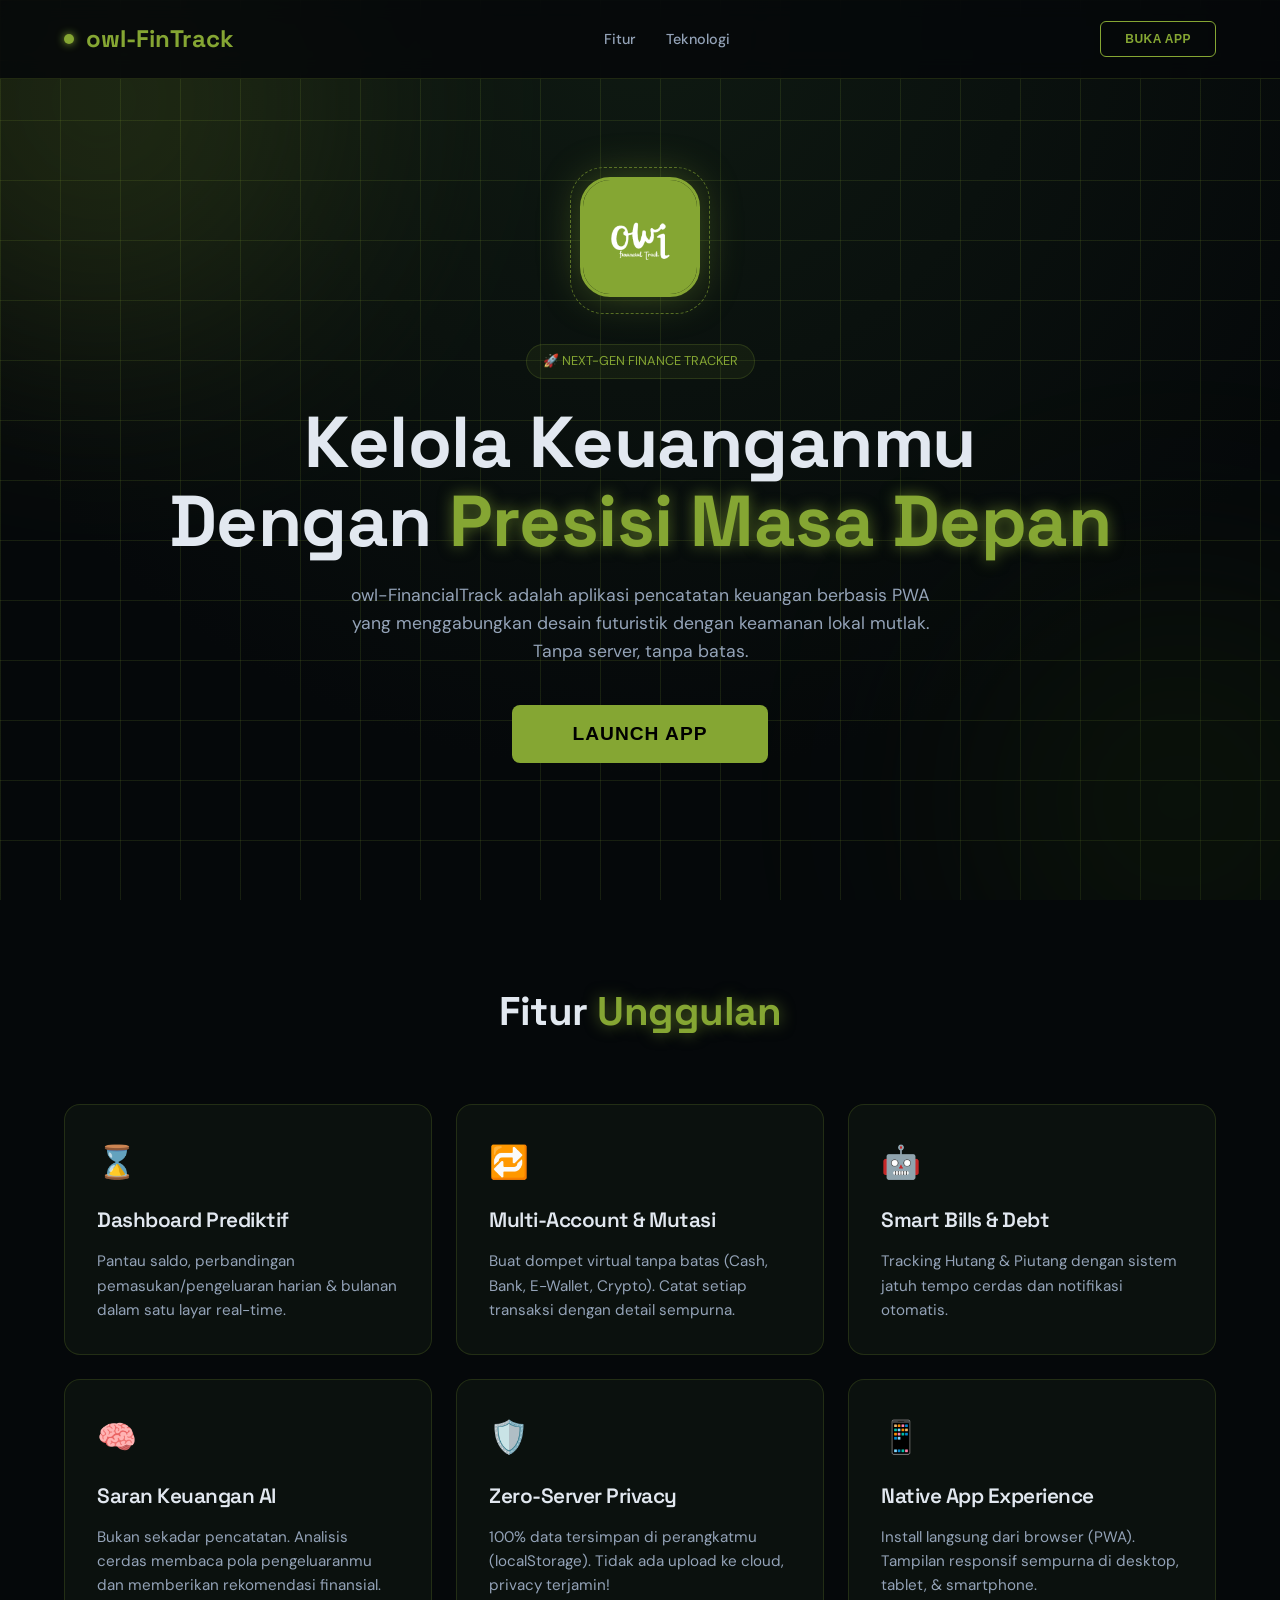
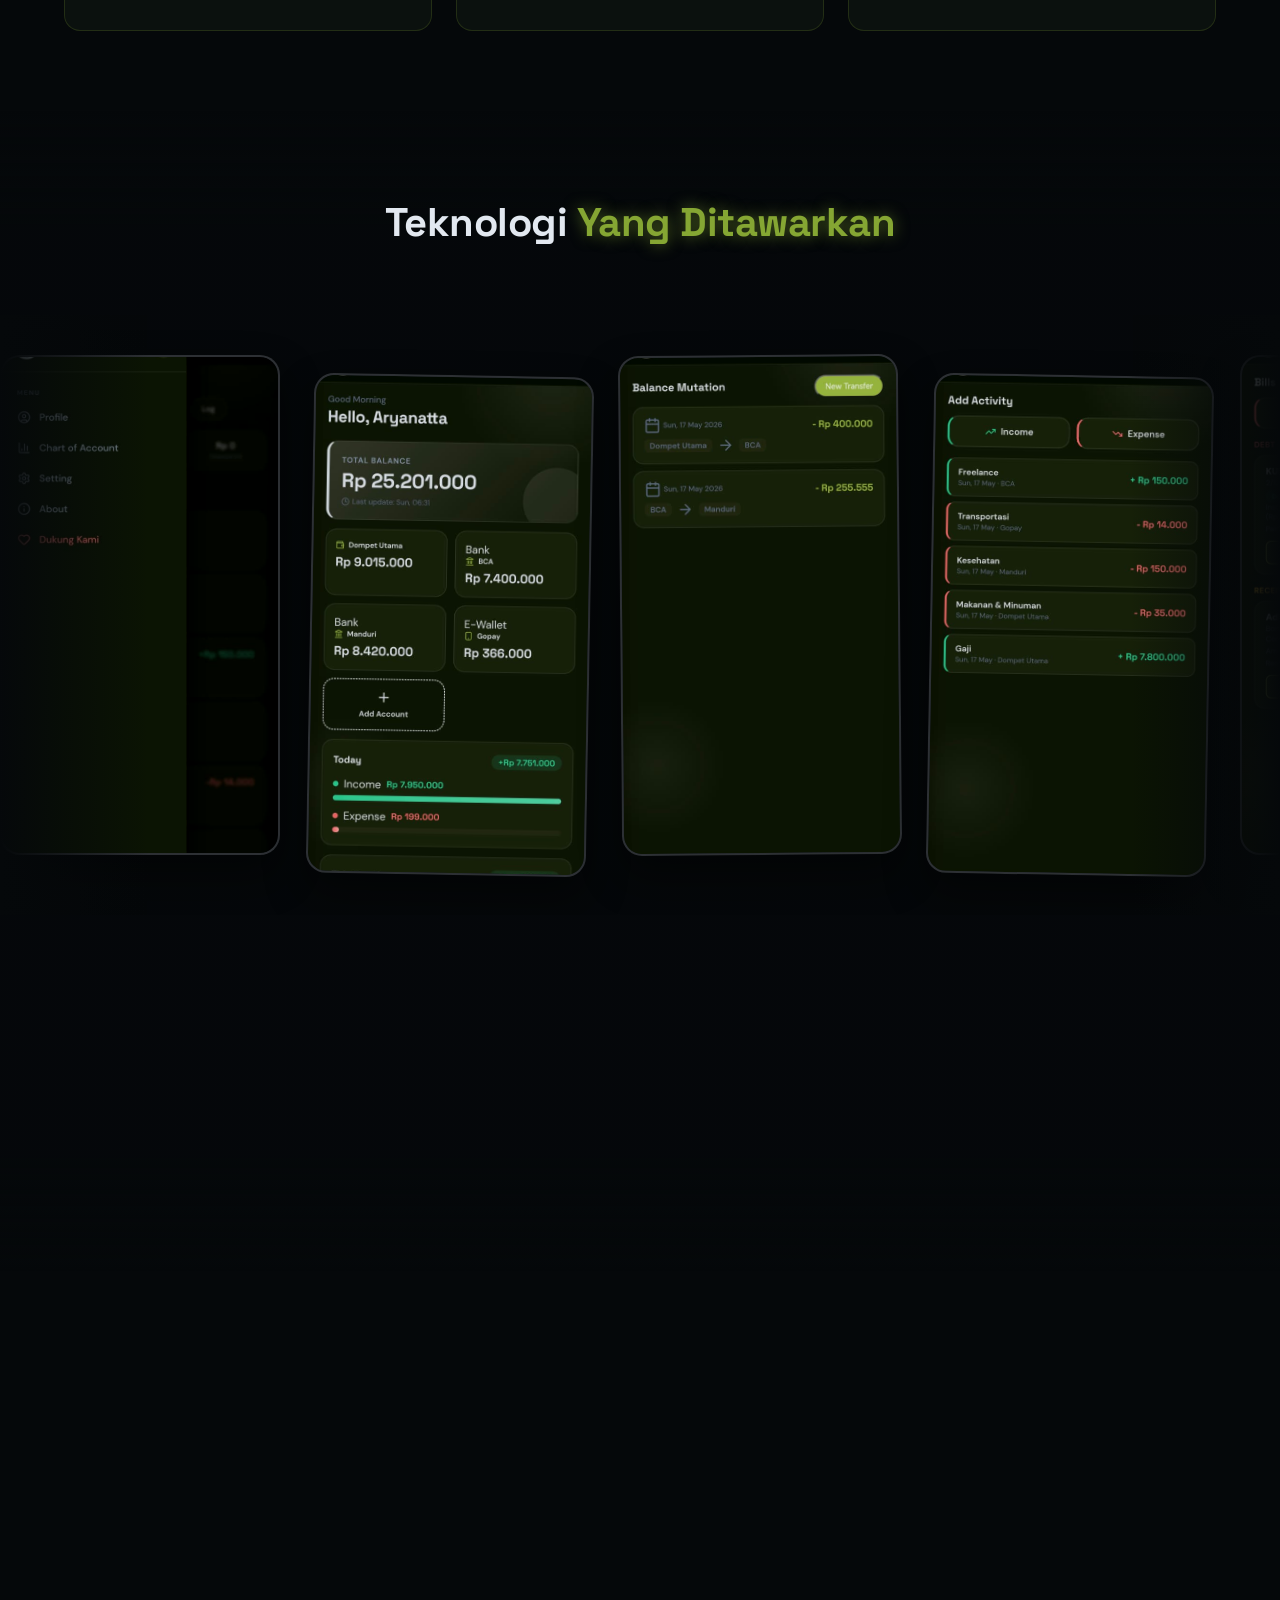
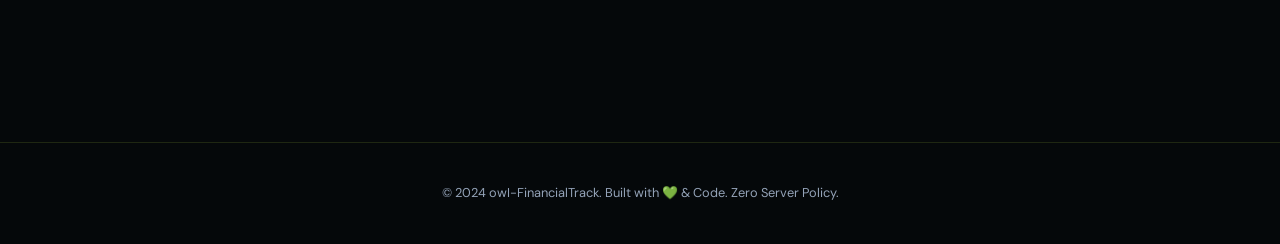
==== commit f4b615bc: "Update demo.html" ====
--- a/demo.html
+++ b/demo.html
@@ -140,19 +140,19 @@
     <div class="carousel-wrapper reveal">
       <div class="carousel-track" id="carouselTrack">
         <!-- MENGGUNAKAN PLACEHOLDER TERJAMIN MULUS TANPA 404 -->
-        <div class="carousel-card"><img src="./assets/img/ss1.png" alt="Dashboard UI"></div>
-        <div class="carousel-card"><img src="./assets/img/ss2.png" alt="Transaction UI"></div>
-        <div class="carousel-card"><img src="./assets/img/ss3.png" alt="Mutation UI"></div>
-        <div class="carousel-card"><img src="./assets/img/ss4.png" alt="Bills UI"></div>
-        <div class="carousel-card"><img src="./assets/img/ss5.png" alt="History UI"></div>
-        <div class="carousel-card"><img src="./assets/img/ss6.png" alt="Settings UI"></div>
+        <div class="carousel-card"><img src="./assets/img/ss1.jpeg" alt="Dashboard UI"></div>
+        <div class="carousel-card"><img src="./assets/img/ss2.jpeg" alt="Transaction UI"></div>
+        <div class="carousel-card"><img src="./assets/img/ss3.jpeg" alt="Mutation UI"></div>
+        <div class="carousel-card"><img src="./assets/img/ss4.jpeg" alt="Bills UI"></div>
+        <div class="carousel-card"><img src="./assets/img/ss5.jpeg" alt="History UI"></div>
+        <div class="carousel-card"><img src="./assets/img/ss6.jpeg" alt="Settings UI"></div>
         <!-- DUPLICATE UNTUK INFINITE SCROLL -->
-        <div class="carousel-card"><img src="./assets/img/ss1.png" alt="Dashboard UI"></div>
-        <div class="carousel-card"><img src="./assets/img/ss2.png" alt="Transaction UI"></div>
-        <div class="carousel-card"><img src="./assets/img/ss3.png" alt="Mutation UI"></div>
-        <div class="carousel-card"><img src="./assets/img/ss4.png" alt="Bills UI"></div>
-        <div class="carousel-card"><img src="./assets/img/ss5.png" alt="History UI"></div>
-        <div class="carousel-card"><img src="./assets/img/ss6.png" alt="Settings UI"></div>
+        <div class="carousel-card"><img src="./assets/img/ss1.jpeg" alt="Dashboard UI"></div>
+        <div class="carousel-card"><img src="./assets/img/ss2.jpeg" alt="Transaction UI"></div>
+        <div class="carousel-card"><img src="./assets/img/ss3.jpeg" alt="Mutation UI"></div>
+        <div class="carousel-card"><img src="./assets/img/ss4.jpeg" alt="Bills UI"></div>
+        <div class="carousel-card"><img src="./assets/img/ss5.jpeg" alt="History UI"></div>
+        <div class="carousel-card"><img src="./assets/img/ss6.jpeg" alt="Settings UI"></div>
       </div>
     </div>
 
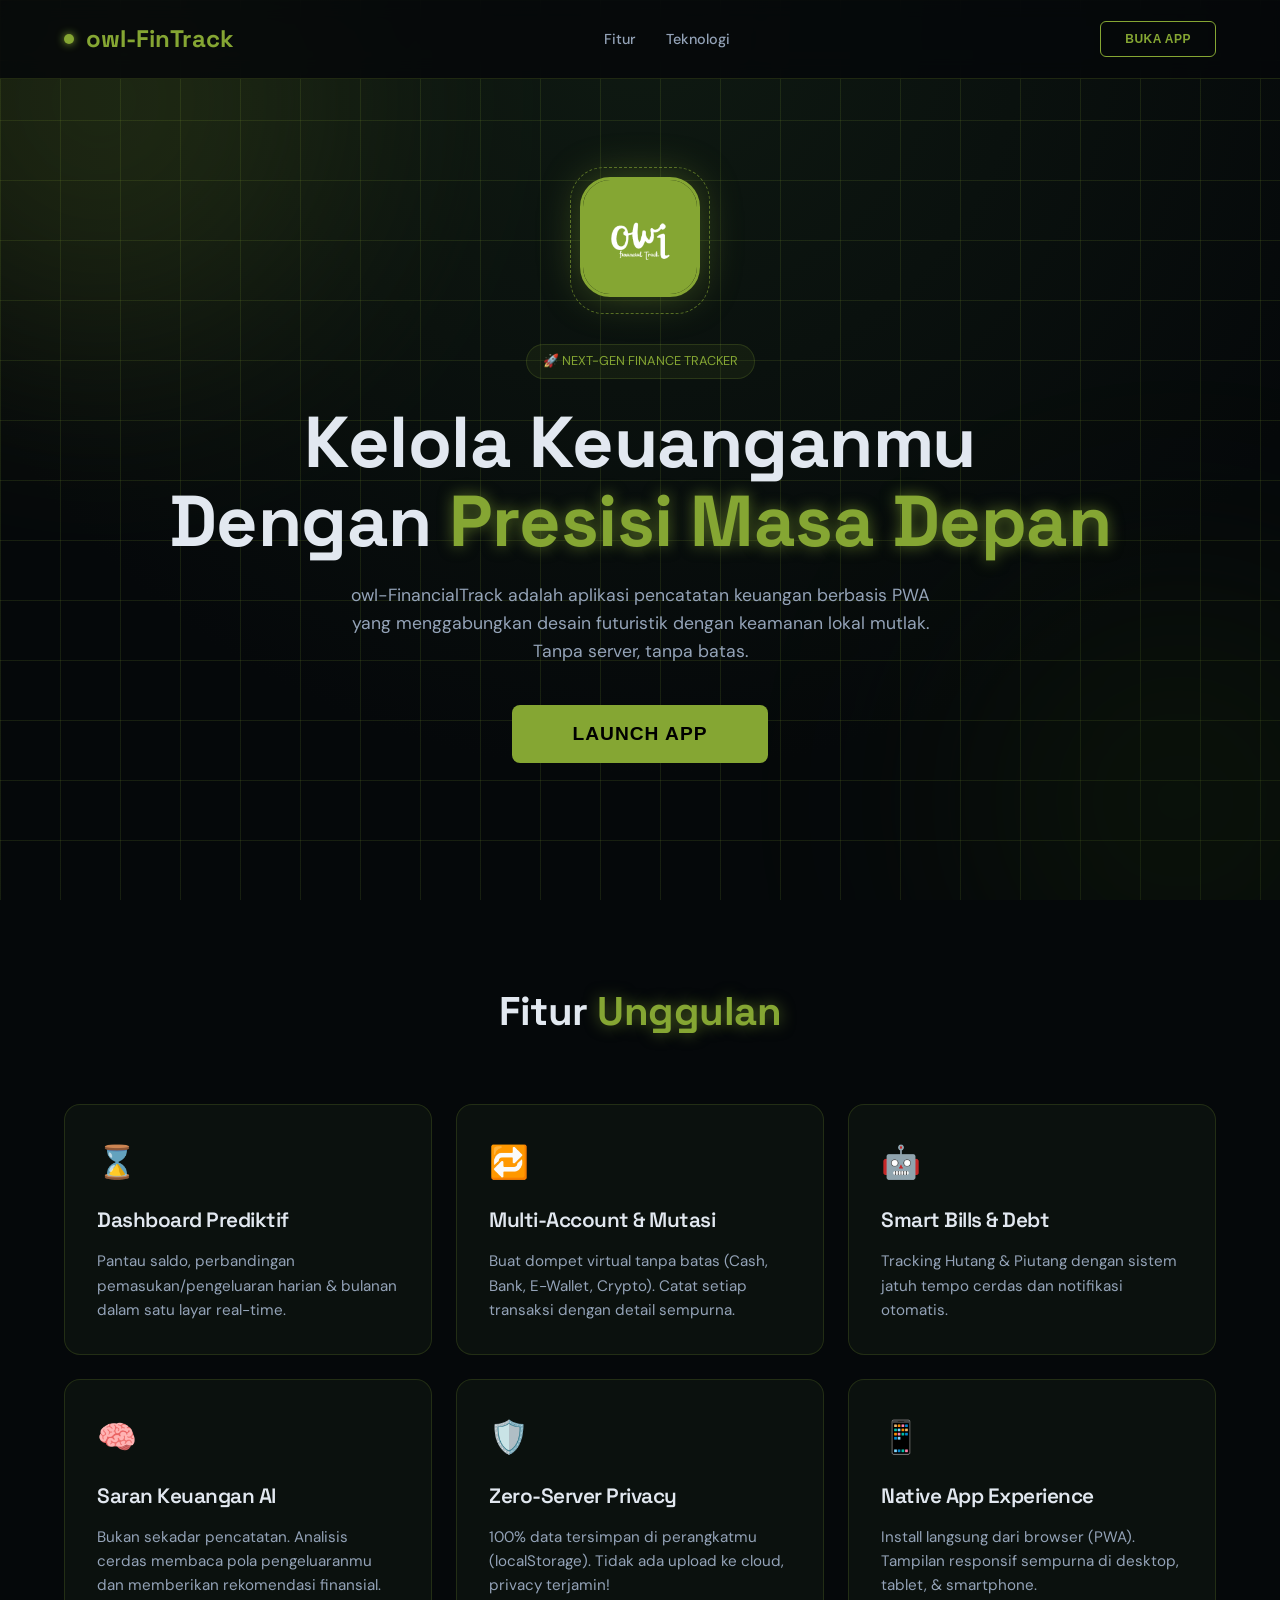
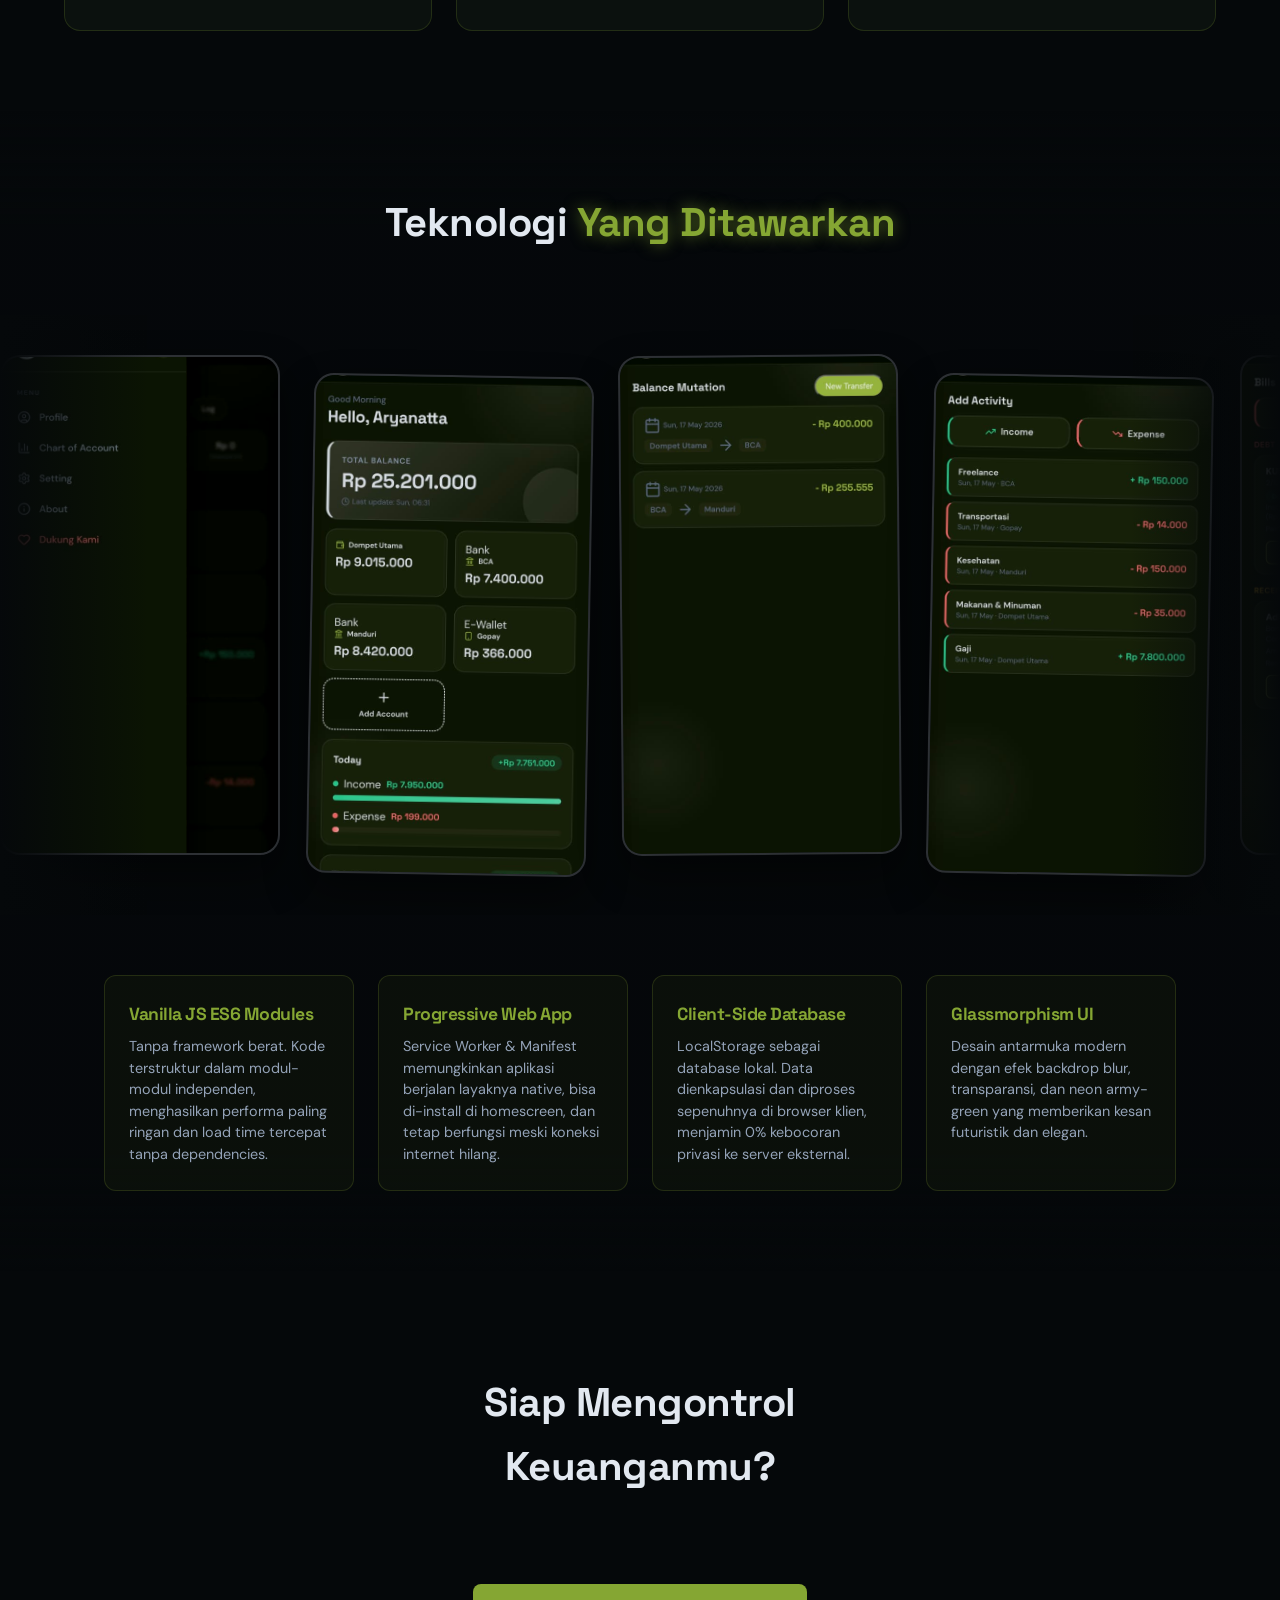
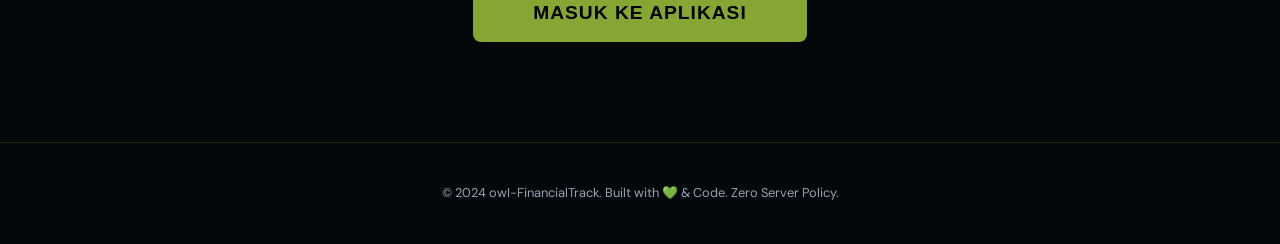
==== commit 048a63c3: "Update demo.html" ====
--- a/demo.html
+++ b/demo.html
@@ -3,10 +3,15 @@
 <head>
   <meta charset="UTF-8">
   <meta name="viewport" content="width=device-width, initial-scale=1.0">
+  <meta property="og:title" content="owI-FinancialTrack - The Future of Finance">
+  <meta property="og:description" content="Aplikasi pencatatan keuangan PWA futuristik & offline-first.">
+  <meta property="og:image" content="./assets/icons/logo-512.png">
+  <meta property="og:url" content="https://owi-apps.github.io/owI-FinancialTrack/">
   <title>owI-FinancialTrack - The Future of Personal Finance</title>
   <link rel="preconnect" href="https://fonts.googleapis.com">
   <link rel="preconnect" href="https://fonts.gstatic.com" crossorigin>
   <link href="https://fonts.googleapis.com/css2?family=Space+Grotesk:wght@300;400;500;600;700&family=DM+Sans:wght@300;400;500;600;700&display=swap" rel="stylesheet">
+  
   <style>
     :root {
       --neon: #85a633;
